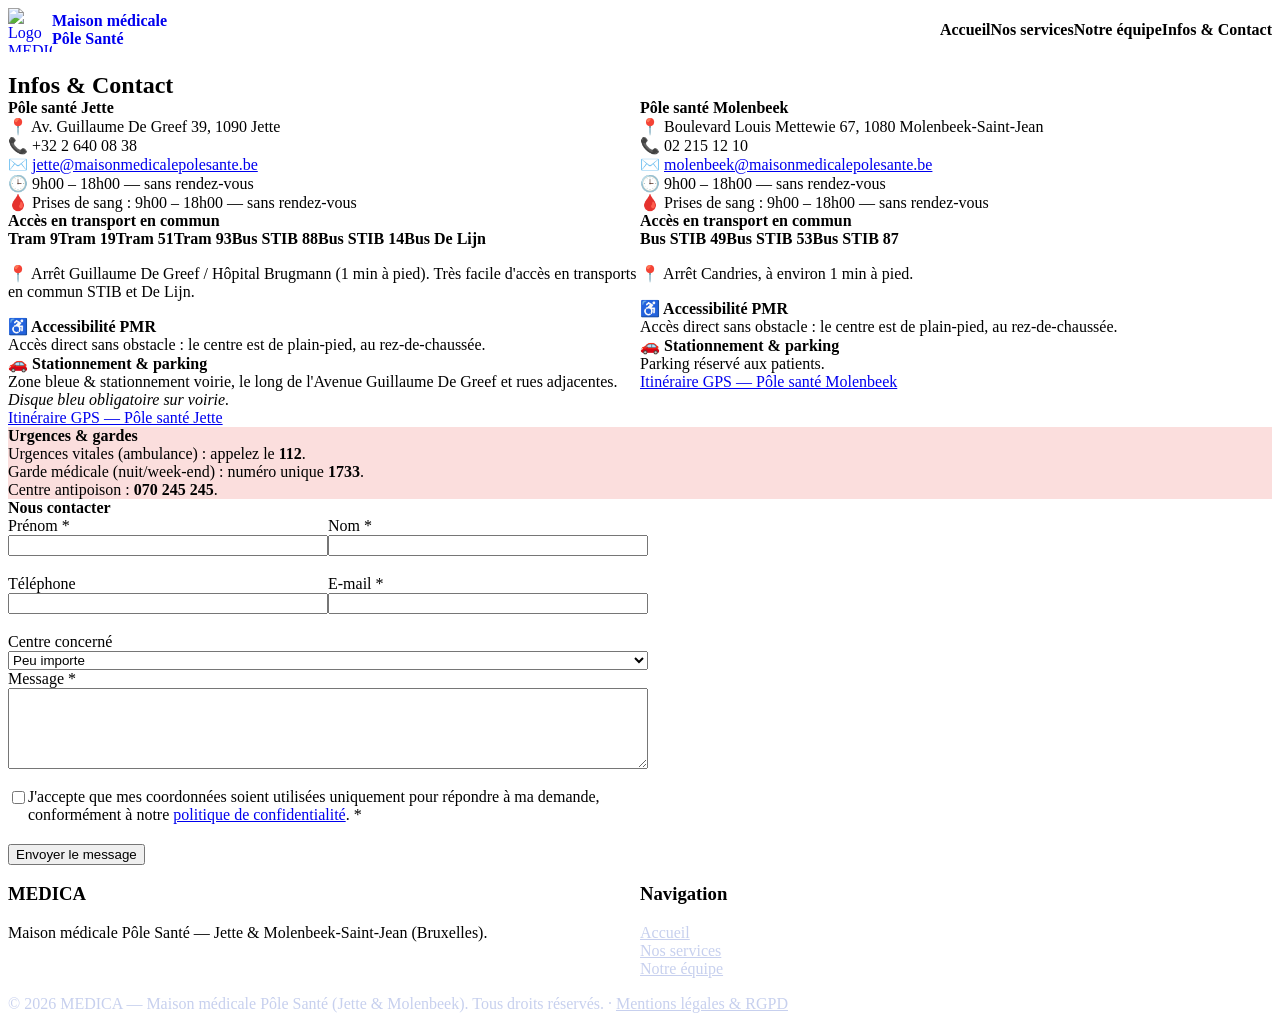
==== contact.html @ a0f4d843 "Add files via upload" ====
<!DOCTYPE html>
<html lang="fr">
<head>
<meta charset="UTF-8">
<meta name="viewport" content="width=device-width, initial-scale=1">
<title>Infos &amp; Contact — MEDICA Pôle Santé</title>
<meta name="description" content="Adresses, horaires, téléphone, accès en transport en commun, parking et numéros d'urgence pour les maisons médicales Pôle Santé de Jette et Molenbeek.">
<link rel="stylesheet" href="../03-design-system.css?v=6">
<link rel="stylesheet" href="style.css?v=6">
</head>
<body>

<header class="entete">
  <div class="conteneur">
    <a class="entete__marque" href="index.html">
      <img class="entete__logo" src="../logo%20pole%20sant%C3%A9-Q.jpg" width="44" height="44" alt="Logo MEDICA : croix rouge et carré bleu">
      <span class="entete__nom">Maison médicale<small>Pôle Santé</small></span>
    </a>

    <nav class="entete__nav" aria-label="Navigation principale">
      <a href="index.html">Accueil</a>
      <a href="services.html">Nos services</a>
      <a href="equipe.html">Notre équipe</a>
      <a href="contact.html" aria-current="page">Infos &amp; Contact</a>
    </nav>

    <button class="entete__bascule" type="button" aria-expanded="false" aria-controls="nav-mobile" id="bouton-menu">
      <span aria-hidden="true">☰</span>
      <span style="position:absolute;width:1px;height:1px;overflow:hidden;clip:rect(0 0 0 0);">Ouvrir le menu</span>
    </button>
  </div>

  <nav class="entete__nav-mobile" id="nav-mobile" aria-label="Navigation mobile" hidden>
    <a href="index.html">Accueil</a>
    <a href="services.html">Nos services</a>
    <a href="equipe.html">Notre équipe</a>
    <a href="contact.html" aria-current="page">Infos &amp; Contact</a>
  </nav>
</header>

<main>

  <section class="bandeau">
    <div class="conteneur">
      <h1>Infos &amp; Contact</h1>
    </div>
  </section>

  <section class="section">
    <div class="conteneur">
      <div class="grille-centres">

        <article class="carte-centre">
          <h2>Pôle santé Jette</h2>
          <ul class="carte-centre__liste">
            <li>📍 Av. Guillaume De Greef 39, 1090 Jette</li>
            <li>📞 +32 2 640 08 38</li>
            <li>✉️ <a href="mailto:jette@maisonmedicalepolesante.be">jette@maisonmedicalepolesante.be</a></li>
            <li>🕒 9h00 – 18h00 — sans rendez-vous</li>
            <li>🩸 Prises de sang : 9h00 – 18h00 — sans rendez-vous</li>
          </ul>

          <h3 style="font-size:var(--taille-m); margin-top:var(--esp-4);">Accès en transport en commun</h3>
          <ul class="liste-transport">
            <li class="puce-transport">Tram 9</li>
            <li class="puce-transport">Tram 19</li>
            <li class="puce-transport">Tram 51</li>
            <li class="puce-transport">Tram 93</li>
            <li class="puce-transport">Bus STIB 88</li>
            <li class="puce-transport">Bus STIB 14</li>
            <li class="puce-transport">Bus De Lijn</li>
          </ul>
          <p style="color:var(--texte-secondaire);">
            📍 Arrêt Guillaume De Greef / Hôpital Brugmann (1 min à pied).
            Très facile d'accès en transports en commun STIB et De Lijn.
          </p>

          <div class="encart-parking">
            <strong>♿ Accessibilité PMR</strong><br>
            Accès direct sans obstacle&nbsp;: le centre est de plain-pied,
            au rez-de-chaussée.
          </div>

          <div class="encart-parking">
            <strong>🚗 Stationnement &amp; parking</strong><br>
            Zone bleue &amp; stationnement voirie, le long de l'Avenue
            Guillaume De Greef et rues adjacentes.<br>
            <em>Disque bleu obligatoire sur voirie.</em>
          </div>

          <div class="carte-centre__actions">
            <a class="bouton bouton-primaire" href="https://www.google.com/maps/dir/?api=1&amp;destination=Av.+Guillaume+De+Greef+39%2C+1090+Jette%2C+Belgique" target="_blank" rel="noopener">Itinéraire GPS — Pôle santé Jette</a>
          </div>
        </article>

        <article class="carte-centre">
          <h2>Pôle santé Molenbeek</h2>
          <ul class="carte-centre__liste">
            <li>📍 Boulevard Louis Mettewie 67, 1080 Molenbeek-Saint-Jean</li>
            <li>📞 02 215 12 10</li>
            <li>✉️ <a href="mailto:molenbeek@maisonmedicalepolesante.be">molenbeek@maisonmedicalepolesante.be</a></li>
            <li>🕒 9h00 – 18h00 — sans rendez-vous</li>
            <li>🩸 Prises de sang : 9h00 – 18h00 — sans rendez-vous</li>
          </ul>

          <h3 style="font-size:var(--taille-m); margin-top:var(--esp-4);">Accès en transport en commun</h3>
          <ul class="liste-transport">
            <li class="puce-transport">Bus STIB 49</li>
            <li class="puce-transport">Bus STIB 53</li>
            <li class="puce-transport">Bus STIB 87</li>
          </ul>
          <p style="color:var(--texte-secondaire);">
            📍 Arrêt Candries, à environ 1 min à pied.
          </p>

          <div class="encart-parking">
            <strong>♿ Accessibilité PMR</strong><br>
            Accès direct sans obstacle&nbsp;: le centre est de plain-pied,
            au rez-de-chaussée.
          </div>

          <div class="encart-parking">
            <strong>🚗 Stationnement &amp; parking</strong><br>
            Parking réservé aux patients.
          </div>

          <div class="carte-centre__actions">
            <a class="bouton bouton-primaire" href="https://www.google.com/maps/dir/?api=1&amp;destination=Boulevard+Louis+Mettewie+67%2C+1080+Molenbeek-Saint-Jean%2C+Belgique" target="_blank" rel="noopener">Itinéraire GPS — Pôle santé Molenbeek</a>
          </div>
        </article>

      </div>

      <div class="encart-urgence" style="margin-top:var(--esp-5);">
        <strong style="color:var(--erreur);">Urgences &amp; gardes</strong>
        <p style="margin:var(--esp-2) 0 0;">Urgences vitales (ambulance) : appelez le <strong>112</strong>.</p>
        <p style="margin:var(--esp-1) 0 0;">Garde médicale (nuit/week-end) : numéro unique <strong>1733</strong>.</p>
        <p style="margin:var(--esp-1) 0 0;">Centre antipoison : <strong>070 245 245</strong>.</p>
      </div>
    </div>
  </section>

  <section class="section section--alt" id="nous-contacter">
    <div class="conteneur">
      <div class="section__entete">
        <h2>Nous contacter</h2>
      </div>

      <form class="formulaire" id="formulaire-contact" novalidate>
        <p class="formulaire__piege" aria-hidden="true">
          <label for="site-web-personnel">Ne pas remplir ce champ</label>
          <input type="text" id="site-web-personnel" name="site-web-personnel" tabindex="-1" autocomplete="off">
        </p>
        <input type="hidden" name="horodatage" id="horodatage">

        <div class="formulaire__grille formulaire__grille--deux">
          <div class="formulaire__champ">
            <label for="prenom">Prénom *</label>
            <input type="text" id="prenom" name="prenom" required autocomplete="given-name">
            <span class="formulaire__erreur" id="erreur-prenom"></span>
          </div>
          <div class="formulaire__champ">
            <label for="nom">Nom *</label>
            <input type="text" id="nom" name="nom" required autocomplete="family-name">
            <span class="formulaire__erreur" id="erreur-nom"></span>
          </div>
        </div>

        <div class="formulaire__grille formulaire__grille--deux">
          <div class="formulaire__champ">
            <label for="telephone">Téléphone</label>
            <input type="tel" id="telephone" name="telephone" autocomplete="tel">
          </div>
          <div class="formulaire__champ">
            <label for="email">E-mail *</label>
            <input type="email" id="email" name="email" required autocomplete="email">
            <span class="formulaire__erreur" id="erreur-email"></span>
          </div>
        </div>

        <div class="formulaire__champ">
          <label for="centre">Centre concerné</label>
          <select id="centre" name="centre">
            <option value="Peu importe">Peu importe</option>
            <option value="Pôle santé Jette">Pôle santé Jette</option>
            <option value="Pôle santé Molenbeek">Pôle santé Molenbeek</option>
          </select>
        </div>

        <div class="formulaire__champ">
          <label for="message">Message *</label>
          <textarea id="message" name="message" rows="5" required></textarea>
          <span class="formulaire__erreur" id="erreur-message"></span>
        </div>

        <label class="formulaire__case">
          <input type="checkbox" id="consentement" name="consentement" required>
          <span>J'accepte que mes coordonnées soient utilisées uniquement pour répondre à ma demande, conformément à notre <a href="mentions-legales.html">politique de confidentialité</a>. *</span>
        </label>
        <span class="formulaire__erreur" id="erreur-consentement"></span>

        <button class="bouton bouton-primaire" type="submit" id="bouton-envoyer">Envoyer le message</button>
      </form>
    </div>
  </section>

</main>

<footer class="pied">
  <div class="conteneur">
    <div class="pied__grille" style="grid-template-columns:1fr 1fr;">
      <div>
        <h3 style="color:var(--accent-texte);">MEDICA</h3>
        <p>Maison médicale Pôle Santé — Jette &amp; Molenbeek-Saint-Jean (Bruxelles).</p>
      </div>
      <div>
        <h3 style="color:var(--accent-texte);">Navigation</h3>
        <p>
          <a href="index.html">Accueil</a><br>
          <a href="services.html">Nos services</a><br>
          <a href="equipe.html">Notre équipe</a>
        </p>
      </div>
    </div>
    <p class="pied__bas">© 2026 MEDICA — Maison médicale Pôle Santé (Jette &amp; Molenbeek). Tous droits réservés. · <a href="mentions-legales.html">Mentions légales &amp; RGPD</a></p>
  </div>
</footer>

<script>
  const formulaireContact = document.getElementById('formulaire-contact');
  document.getElementById('horodatage').value = Date.now();

  function afficherErreur(id, message) {
    const el = document.getElementById('erreur-' + id);
    if (el) el.textContent = message;
  }

  formulaireContact.addEventListener('submit', (evenement) => {
    let valide = true;
    ['prenom', 'nom', 'email', 'message', 'consentement'].forEach((id) => afficherErreur(id, ''));

    const prenom = document.getElementById('prenom');
    const nom = document.getElementById('nom');
    const email = document.getElementById('email');
    const message = document.getElementById('message');
    const consentement = document.getElementById('consentement');
    const piege = document.getElementById('site-web-personnel');

    if (!prenom.value.trim()) { afficherErreur('prenom', 'Merci d’indiquer votre prénom.'); valide = false; }
    if (!nom.value.trim()) { afficherErreur('nom', 'Merci d’indiquer votre nom.'); valide = false; }
    if (!email.value.trim() || !email.checkValidity()) { afficherErreur('email', 'Merci d’indiquer une adresse e-mail valide.'); valide = false; }
    if (!message.value.trim()) { afficherErreur('message', 'Merci de rédiger votre message.'); valide = false; }
    if (!consentement.checked) { afficherErreur('consentement', 'Merci de cocher la case pour continuer.'); valide = false; }

    // Le formulaire n'a pas de serveur derrière lui : on prévient toujours
    // la soumission native et on ouvre un e-mail pré-rempli à la place.
    evenement.preventDefault();

    // Piège anti-spam : un champ que seuls les robots remplissent.
    if (piege.value) { return; }

    if (!valide) { return; }

    const centre = document.getElementById('centre').value;
    const telephone = document.getElementById('telephone').value.trim();

    const sujet = `Message du site — ${centre}`;
    const corps = [
      `Prénom : ${prenom.value.trim()}`,
      `Nom : ${nom.value.trim()}`,
      `Téléphone : ${telephone || '(non renseigné)'}`,
      `E-mail : ${email.value.trim()}`,
      `Centre concerné : ${centre}`,
      '',
      'Message :',
      message.value.trim(),
    ].join('\n');

    const lienMailto = `mailto:maisonmedicale.pole.sante@gmail.com?subject=${encodeURIComponent(sujet)}&body=${encodeURIComponent(corps)}`;

    window.location.href = lienMailto;
  });

  const boutonMenu = document.getElementById('bouton-menu');
  const navMobile = document.getElementById('nav-mobile');
  boutonMenu.addEventListener('click', () => {
    const ouvert = boutonMenu.getAttribute('aria-expanded') === 'true';
    boutonMenu.setAttribute('aria-expanded', String(!ouvert));
    navMobile.hidden = ouvert;
  });
</script>

</body>
</html>
---- style.css ----
/* =========================================================
   style.css — mise en page propre à la page d'accueil.
   Ne redéclare aucune couleur/taille/espacement : tout vient
   de ../03-design-system.css. Ce fichier ne fait que du layout.
   ========================================================= */

.conteneur {
  width: min(100% - 2 * var(--esp-4), var(--largeur-page));
  margin-inline: auto;
}

/* --- En-tête -------------------------------------------------- */

.entete {
  background: var(--fond);
  border-bottom: 1px solid var(--bordure);
  position: sticky;
  top: 0;
  z-index: 10;
}

.entete .conteneur {
  display: flex;
  align-items: center;
  justify-content: space-between;
  gap: var(--esp-3);
  padding-block: var(--esp-2);
}

.entete__marque {
  display: flex;
  align-items: center;
  gap: var(--esp-2);
  text-decoration: none;
}

.entete__logo {
  height: 44px;
  width: auto;
}

.entete__nom {
  font-family: var(--police-titre);
  font-weight: 800;
  line-height: 1.1;
  color: var(--accent);
  font-size: var(--taille-s);
}
.entete__nom small {
  display: block;
  color: var(--alerte-forte);
  font-weight: 700;
  font-size: var(--taille-m);
}

.entete__nav {
  display: none;
  gap: var(--esp-4);
}

.entete__nav a {
  color: var(--texte);
  font-weight: 600;
  text-decoration: none;
}
.entete__nav a:hover,
.entete__nav a:focus-visible { color: var(--accent); }
.entete__nav a[aria-current="page"],
.entete__nav-mobile a[aria-current="page"] {
  color: var(--alerte-forte);
}

.entete__bascule {
  display: inline-flex;
  align-items: center;
  justify-content: center;
  background: none;
  border: 1px solid var(--bordure);
  border-radius: var(--rayon);
  padding: var(--esp-3);
  font-size: var(--taille-xl);
  line-height: 1;
  cursor: pointer;
}

@media (min-width: 900px) {
  .entete__nav { display: flex; }
  .entete__bascule { display: none; }
}

.entete__nav-mobile {
  display: flex;
  flex-direction: column;
  gap: var(--esp-3);
  padding: var(--esp-3) var(--esp-4) var(--esp-4);
  border-top: 1px solid var(--bordure);
}
.entete__nav-mobile a {
  color: var(--texte);
  font-weight: 600;
  text-decoration: none;
}
.entete__nav-mobile[hidden] { display: none; }

@media (min-width: 900px) {
  .entete__nav-mobile { display: none !important; }
}

/* --- Hero -------------------------------------------------------- */

.hero {
  background-color: var(--accent);
  background-image:
    linear-gradient(rgba(27, 46, 105, .55), rgba(27, 46, 105, .55)),
    url('actifs/hero-fond-mobile.jpg');
  background-size: cover;
  background-position: center;
  color: var(--accent-texte);
  padding-block: var(--esp-6);
}
@media (min-width: 900px) {
  .hero {
    background-image:
      linear-gradient(rgba(27, 46, 105, .55), rgba(27, 46, 105, .55)),
      url('actifs/hero-fond-desktop.jpg');
  }
}

.hero .conteneur {
  display: grid;
  gap: var(--esp-5);
}

@media (min-width: 900px) {
  .hero .conteneur {
    grid-template-columns: 1.1fr 0.9fr;
    align-items: end;
  }
}

.hero__logo {
  display: inline-block;
  background: var(--fond);
  padding: var(--esp-3);
  border-radius: var(--rayon);
  margin-bottom: var(--esp-4);
}
.hero__logo img {
  display: block;
  width: 140px;
  height: auto;
}

.hero h1 {
  color: var(--accent-texte);
  font-size: var(--taille-xl);
}
@media (min-width: 700px) {
  .hero h1 { font-size: var(--taille-xxl); }
}

.hero p {
  color: #E7EAF7;
  max-width: 60ch;
}

.hero__actions {
  display: flex;
  flex-wrap: wrap;
  gap: var(--esp-3);
  margin-top: var(--esp-4);
}

.hero__image {
  width: 100%;
  height: auto;
  border-radius: var(--rayon);
}

.hero__visuel {
  display: flex;
  align-items: flex-end;
  justify-content: center;
}
@media (min-width: 900px) {
  .hero__visuel {
    margin-bottom: calc(-1 * var(--esp-6));
  }
}
.hero__visuel-cadre {
  position: relative;
  width: 100%;
  max-width: 620px;
}
.hero__visuel-cadre img {
  display: block;
  width: 100%;
  height: auto;
  -webkit-mask-image: radial-gradient(ellipse 60% 65% at 50% 50%, black 25%, rgba(0,0,0,.6) 55%, transparent 95%);
  mask-image: radial-gradient(ellipse 60% 65% at 50% 50%, black 25%, rgba(0,0,0,.6) 55%, transparent 95%);
}
.hero__etiquette {
  position: absolute;
  bottom: 8%;
  left: 50%;
  transform: translateX(-50%);
  background: var(--alerte-forte);
  color: var(--accent-texte);
  font-weight: 700;
  font-size: var(--taille-s);
  padding: var(--esp-2) var(--esp-4);
  border-radius: var(--rayon-pilule);
  box-shadow: var(--ombre);
  white-space: nowrap;
}
@media (max-width: 899px) {
  .hero__visuel {
    margin-top: var(--esp-4);
  }
  .hero__visuel-cadre {
    max-width: 400px;
    margin: 0 auto;
  }
  .hero__etiquette {
    font-size: var(--taille-xs);
    padding: var(--esp-1) var(--esp-3);
  }
}

/* --- Centres ------------------------------------------------------ */

.section { padding-block: var(--esp-6); }
.section--alt { background: var(--surface); }

.section__entete {
  max-width: 60ch;
  margin-bottom: var(--esp-5);
}

.grille-centres {
  display: grid;
  gap: var(--esp-4);
  grid-template-columns: minmax(0, 1fr);
}
@media (min-width: 700px) {
  .grille-centres { grid-template-columns: repeat(2, minmax(0, 1fr)); }
}

.carte-centre {
  min-width: 0;
  border: 1px solid var(--bordure);
  border-radius: var(--rayon);
  padding: var(--esp-4);
  background: var(--fond);
  overflow-wrap: break-word;
  word-break: break-word;
}
.carte-centre h3 { margin-bottom: var(--esp-2); }
.carte-centre__liste {
  list-style: none;
  padding: 0;
  margin: var(--esp-3) 0;
  display: flex;
  flex-direction: column;
  gap: var(--esp-2);
  color: var(--texte-secondaire);
}
.carte-centre__actions {
  display: flex;
  flex-wrap: wrap;
  gap: var(--esp-2);
  margin-top: var(--esp-3);
}

/* --- Services ------------------------------------------------------ */

.grille-services {
  display: grid;
  gap: var(--esp-4);
  grid-template-columns: 1fr;
}
@media (min-width: 700px) {
  .grille-services { grid-template-columns: repeat(2, 1fr); }
}
@media (min-width: 1024px) {
  .grille-services { grid-template-columns: repeat(4, 1fr); }
}

.carte-service {
  border: 1px solid var(--bordure);
  border-radius: var(--rayon);
  padding: var(--esp-4);
  background: var(--fond);
}
.carte-service h3 { font-size: var(--taille-l); }
.carte-service p { color: var(--texte-secondaire); font-size: var(--taille-s); }

/* --- FAQ ------------------------------------------------------------ */

.faq { max-width: 70ch; }

.faq details {
  border: 1px solid var(--bordure);
  border-radius: var(--rayon);
  padding: var(--esp-3) var(--esp-4);
  margin-bottom: var(--esp-3);
}
.faq summary {
  cursor: pointer;
  font-weight: 700;
  color: var(--accent);
}
.faq summary:focus-visible { outline: 2px solid var(--accent-clair); outline-offset: 2px; }
.faq details p { margin-top: var(--esp-3); color: var(--texte-secondaire); }

/* --- Pied de page ---------------------------------------------------- */

.pied {
  background: var(--accent);
  color: var(--accent-texte);
  padding-block: var(--esp-5);
}
.pied a { color: #C7D0EE; }
.pied a:hover { color: var(--accent-texte); }

.pied__grille {
  display: grid;
  gap: var(--esp-5);
}
@media (min-width: 700px) {
  .pied__grille { grid-template-columns: repeat(3, 1fr); }
}

.pied__urgence {
  background: rgb(224 42 38 / 0.25);
  border: 1px solid rgb(224 42 38 / 0.55);
  border-radius: var(--rayon);
  padding: var(--esp-3);
}
.pied__urgence strong { color: #FFB4B0; }

.pied__bas {
  margin-top: var(--esp-5);
  padding-top: var(--esp-4);
  border-top: 1px solid rgb(255 255 255 / 0.2);
  font-size: var(--taille-xs);
  color: #C7D0EE;
}

.marqueur-a-verifier {
  color: var(--alerte-forte);
  font-weight: 700;
}

@media (prefers-reduced-motion: no-preference) {
  .bouton, a { transition-duration: .15s; }
}

/* --- Petites animations d'apparition (accueil, services, équipe) ---- */

@media (prefers-reduced-motion: no-preference) {
  @keyframes apparition {
    from { opacity: 0; transform: translateY(12px); }
    to   { opacity: 1; transform: translateY(0); }
  }

  .hero__logo,
  .hero h1,
  .hero p,
  .hero__actions,
  .hero__visuel-cadre {
    animation: apparition .6s ease both;
  }
  .hero__logo          { animation-delay: .05s; }
  .hero h1            { animation-delay: .2s; }
  .hero p             { animation-delay: .35s; }
  .hero__actions      { animation-delay: .45s; }
  .hero__visuel-cadre { animation-delay: .3s; }

  .service-detail,
  .carte-membre {
    animation: apparition .5s ease both;
  }
  .service-detail { transition: transform .2s ease, box-shadow .2s ease; }
  .service-detail:nth-of-type(1) { animation-delay: .05s; }
  .service-detail:nth-of-type(2) { animation-delay: .12s; }
  .service-detail:nth-of-type(3) { animation-delay: .19s; }
  .service-detail:nth-of-type(4) { animation-delay: .26s; }
  .carte-membre:nth-child(1) { animation-delay: .05s; }
  .carte-membre:nth-child(2) { animation-delay: .12s; }
  .carte-membre:nth-child(3) { animation-delay: .19s; }

  .service-detail:hover {
    transform: translateY(-3px);
    box-shadow: var(--ombre);
  }

  @keyframes respiration-douce {
    0%, 100% { transform: scale(1); }
    50%      { transform: scale(1.035); }
  }
  .section h2,
  .carte-video h3,
  .carte-centre h3 {
    animation: respiration-douce 3.2s ease-in-out infinite;
    transition: background-color .2s ease, color .2s ease;
  }
  .service-detail:hover .service-detail__entete h2 {
    background: var(--accent);
    color: var(--accent-texte);
  }
}

/* --- Bandeau de page intérieure (services, équipe, contact) -------- */

.bandeau {
  background: var(--accent);
  color: var(--accent-texte);
  padding-block: var(--esp-5);
}
.bandeau h1 { color: var(--accent-texte); margin-bottom: var(--esp-2); }
.bandeau p { color: #E7EAF7; max-width: 60ch; margin: 0; }

/* --- Vidéos de présentation des centres ----------------------------- */

.grille-videos {
  display: grid;
  gap: var(--esp-5);
}
@media (min-width: 700px) {
  .grille-videos { grid-template-columns: 1fr 1fr; }
}

.carte-video h3 { margin-bottom: var(--esp-2); }

.video-cadre {
  position: relative;
  aspect-ratio: 16 / 9;
  width: 100%;
  border-radius: var(--rayon);
  border: 2px dashed var(--bordure);
  background: var(--surface);
  display: flex;
  align-items: center;
  justify-content: center;
  overflow: hidden;
}
.video-cadre video {
  width: 100%;
  height: 100%;
  object-fit: cover;
  border-radius: calc(var(--rayon) - 2px);
}

.video-cadre__lecture {
  position: absolute;
  top: 50%;
  left: 50%;
  transform: translate(-50%, -50%);
  z-index: 2;
  width: 64px;
  height: 64px;
  border-radius: 50%;
  border: none;
  background: var(--accent);
  color: var(--accent-texte);
  font-size: var(--taille-l);
  cursor: pointer;
  display: inline-flex;
  align-items: center;
  justify-content: center;
  box-shadow: var(--ombre);
  transition: background-color .15s ease, transform .15s ease;
}
.video-cadre__lecture:hover { background: var(--accent-clair); transform: translate(-50%, -50%) scale(1.05); }
.video-cadre__lecture:focus-visible { outline: 2px solid var(--accent-clair); outline-offset: 3px; }
.video-cadre__lecture[hidden] { display: none; }
.video-cadre__lecture:focus-visible { outline: 2px solid var(--accent-clair); outline-offset: 3px; }

.carte-video p.marqueur-a-verifier {
  font-size: var(--taille-s);
  margin-top: var(--esp-2);
}

/* --- Équipe ---------------------------------------------------------- */

.grille-equipe {
  display: grid;
  gap: var(--esp-4);
  grid-template-columns: 1fr;
}
@media (min-width: 600px) {
  .grille-equipe { grid-template-columns: repeat(2, 1fr); }
}
@media (min-width: 1024px) {
  .grille-equipe { grid-template-columns: repeat(3, 1fr); }
}

.carte-membre {
  position: relative;
  border-radius: var(--rayon);
  background: var(--fond);
  text-align: left;
  overflow: hidden;
  box-shadow: 0 1px 3px rgb(0 0 0 / 0.08);
  border-top: 4px solid var(--bordure);
  transition: transform .2s ease, box-shadow .2s ease;
}
.carte-membre--jette { border-top-color: var(--alerte-forte); }
.carte-membre--molenbeek { border-top-color: var(--accent); }
.carte-membre:hover {
  transform: translateY(-4px);
  box-shadow: 0 10px 24px rgb(0 0 0 / 0.12);
}

.carte-membre__photo-zone {
  position: relative;
  aspect-ratio: 4 / 5;
  background: var(--surface);
  overflow: hidden;
}
.carte-membre__photo {
  display: block;
  width: 100%;
  height: 100%;
  object-fit: cover;
  object-position: top center;
}
.carte-membre__badge {
  position: absolute;
  top: var(--esp-2);
  left: var(--esp-2);
  background: rgb(255 255 255 / 0.95);
  color: var(--accent);
  font-weight: 700;
  font-size: var(--taille-xs);
  padding: var(--esp-1) var(--esp-3);
  border-radius: var(--rayon-pilule);
  box-shadow: 0 1px 4px rgb(0 0 0 / 0.15);
}
.carte-membre--jette .carte-membre__badge { color: var(--alerte-forte); }

.carte-membre__corps { padding: var(--esp-4); }
.carte-membre .role { color: var(--accent); font-weight: 600; font-size: var(--taille-xl); margin: 0 0 var(--esp-1); }
.carte-membre .centre { color: var(--texte-secondaire); font-size: var(--taille-s); margin: 0; }

/* --- Transport & parking --------------------------------------------- */

.liste-transport {
  display: flex;
  flex-wrap: wrap;
  gap: var(--esp-2);
  list-style: none;
  padding: 0;
  margin: var(--esp-3) 0;
}
.puce-transport {
  padding: var(--esp-1) var(--esp-3);
  border-radius: var(--rayon-pilule);
  background: var(--surface);
  border: 1px solid var(--bordure);
  font-size: var(--taille-s);
  font-weight: 600;
  color: var(--accent);
}

.encart-parking {
  background: var(--surface);
  border: 1px solid var(--bordure);
  border-radius: var(--rayon);
  padding: var(--esp-3);
  margin-top: var(--esp-3);
}

.encart-urgence {
  background: #FBDEDD;
  border: 1px solid var(--erreur);
  border-radius: var(--rayon);
  padding: var(--esp-3);
}

/* --- Formulaire de contact -------------------------------------------- */

.formulaire {
  max-width: 640px;
  display: flex;
  flex-direction: column;
  gap: var(--esp-4);
}

.formulaire__grille {
  display: grid;
  gap: var(--esp-4);
}
@media (min-width: 600px) {
  .formulaire__grille--deux { grid-template-columns: 1fr 1fr; }
}

.formulaire__champ {
  display: flex;
  flex-direction: column;
  gap: var(--esp-1);
}

.formulaire__erreur {
  color: var(--erreur);
  font-size: var(--taille-xs);
  min-height: 1.2em;
}

.formulaire__case {
  display: flex;
  align-items: flex-start;
  gap: var(--esp-2);
  cursor: pointer;
}
.formulaire__case input[type="checkbox"] {
  width: auto;
  margin-top: 0.2em;
}
.formulaire__case span { color: var(--texte-secondaire); font-size: var(--taille-s); }

.formulaire__piege {
  position: absolute;
  width: 1px;
  height: 1px;
  padding: 0;
  margin: -1px;
  overflow: hidden;
  clip: rect(0, 0, 0, 0);
  clip-path: inset(50%);
  white-space: nowrap;
  border: 0;
}

.formulaire button[type="submit"] {
  align-self: flex-start;
}

/* --- Services détaillés ------------------------------------------------ */

.service-detail {
  border: 1px solid var(--bordure);
  border-radius: var(--rayon);
  padding: var(--esp-4);
  margin-bottom: var(--esp-4);
}
.service-detail__entete {
  display: flex;
  flex-wrap: wrap;
  align-items: center;
  justify-content: space-between;
  gap: var(--esp-2);
}
.section h2,
.carte-video h3,
.carte-centre h3 {
  display: inline-flex;
  align-items: center;
  margin: 0 0 var(--esp-2);
  padding: var(--esp-2) var(--esp-4);
  background: var(--surface);
  border: 1px solid var(--bordure);
  border-radius: var(--rayon-pilule);
  font-size: var(--taille-l);
  color: var(--accent);
}
.service-detail__entete h2 { margin: 0; }
.service-detail__horaire {
  display: inline-flex;
  align-items: center;
  gap: var(--esp-2);
  background: var(--surface);
  border-radius: var(--rayon);
  padding: var(--esp-2) var(--esp-3);
  margin: var(--esp-3) 0;
  font-weight: 600;
}
.service-detail ul.conditions {
  color: var(--texte-secondaire);
  padding-left: var(--esp-4);
}
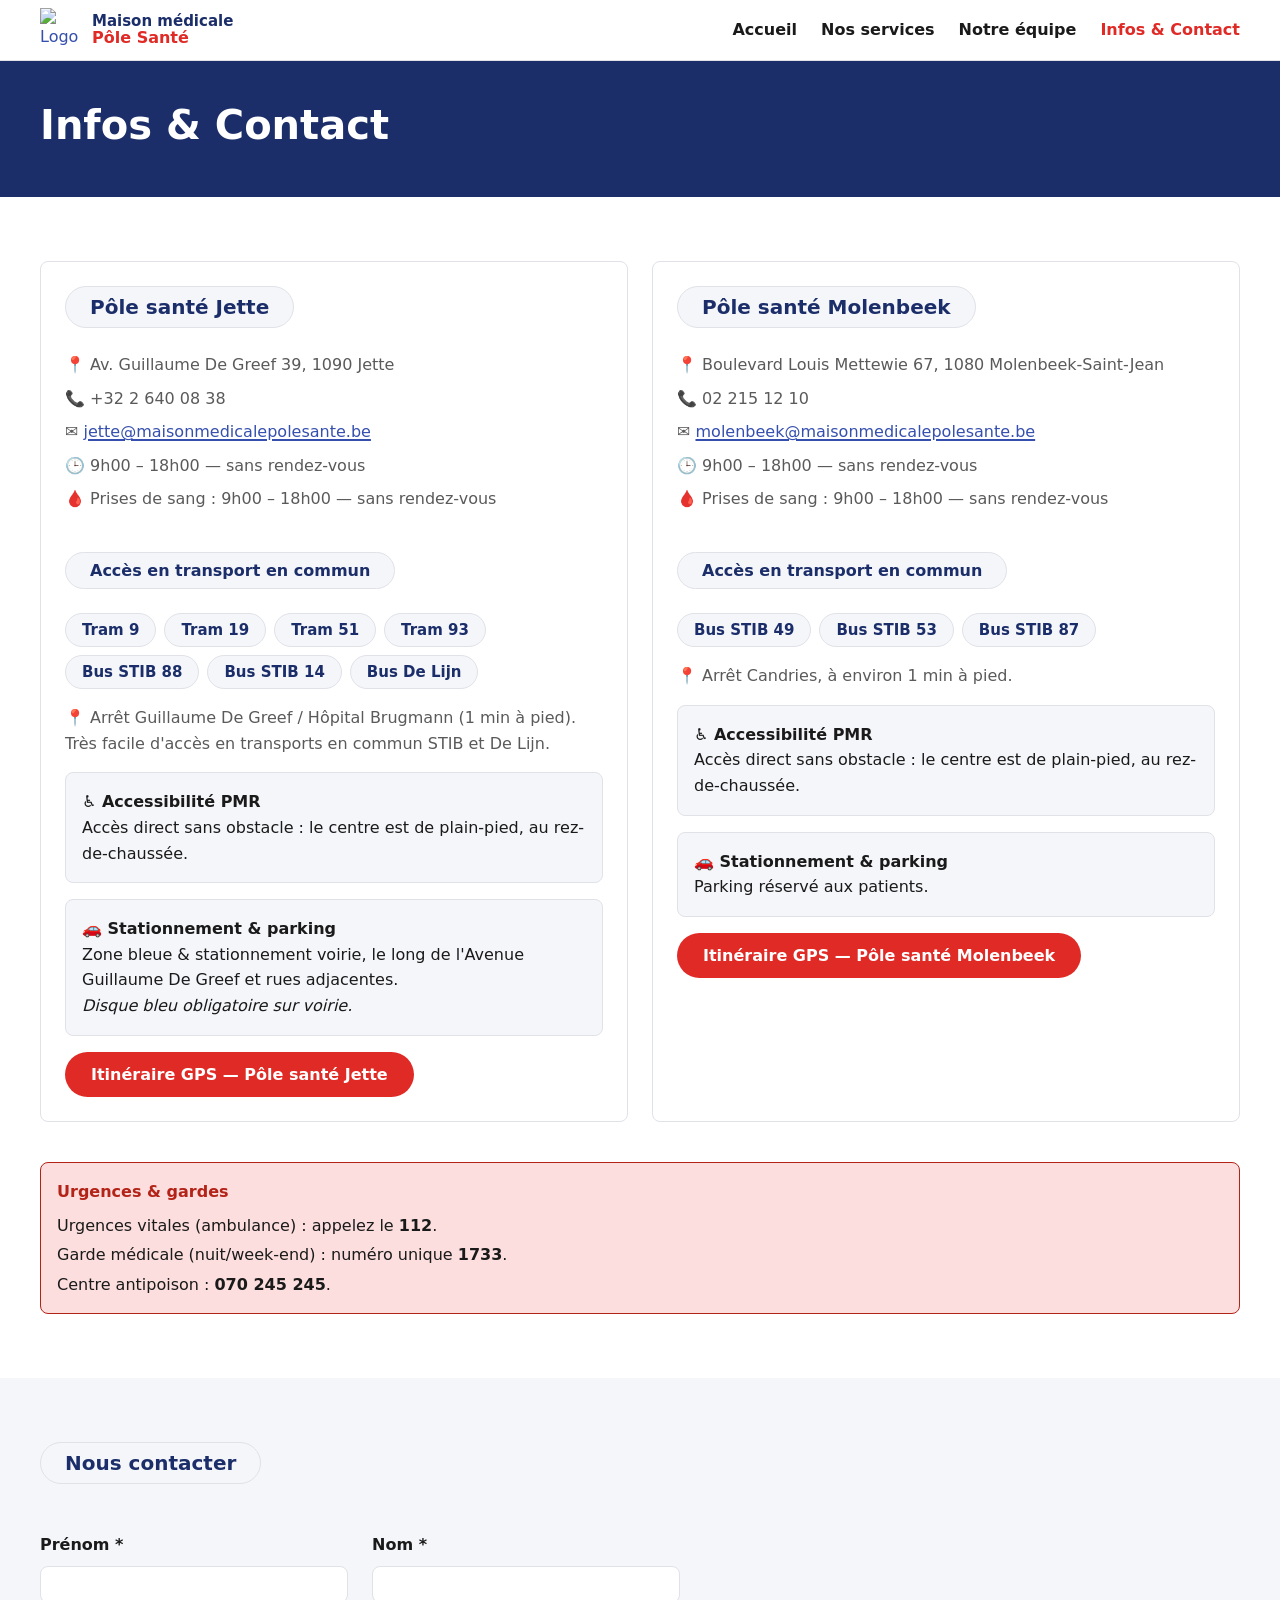
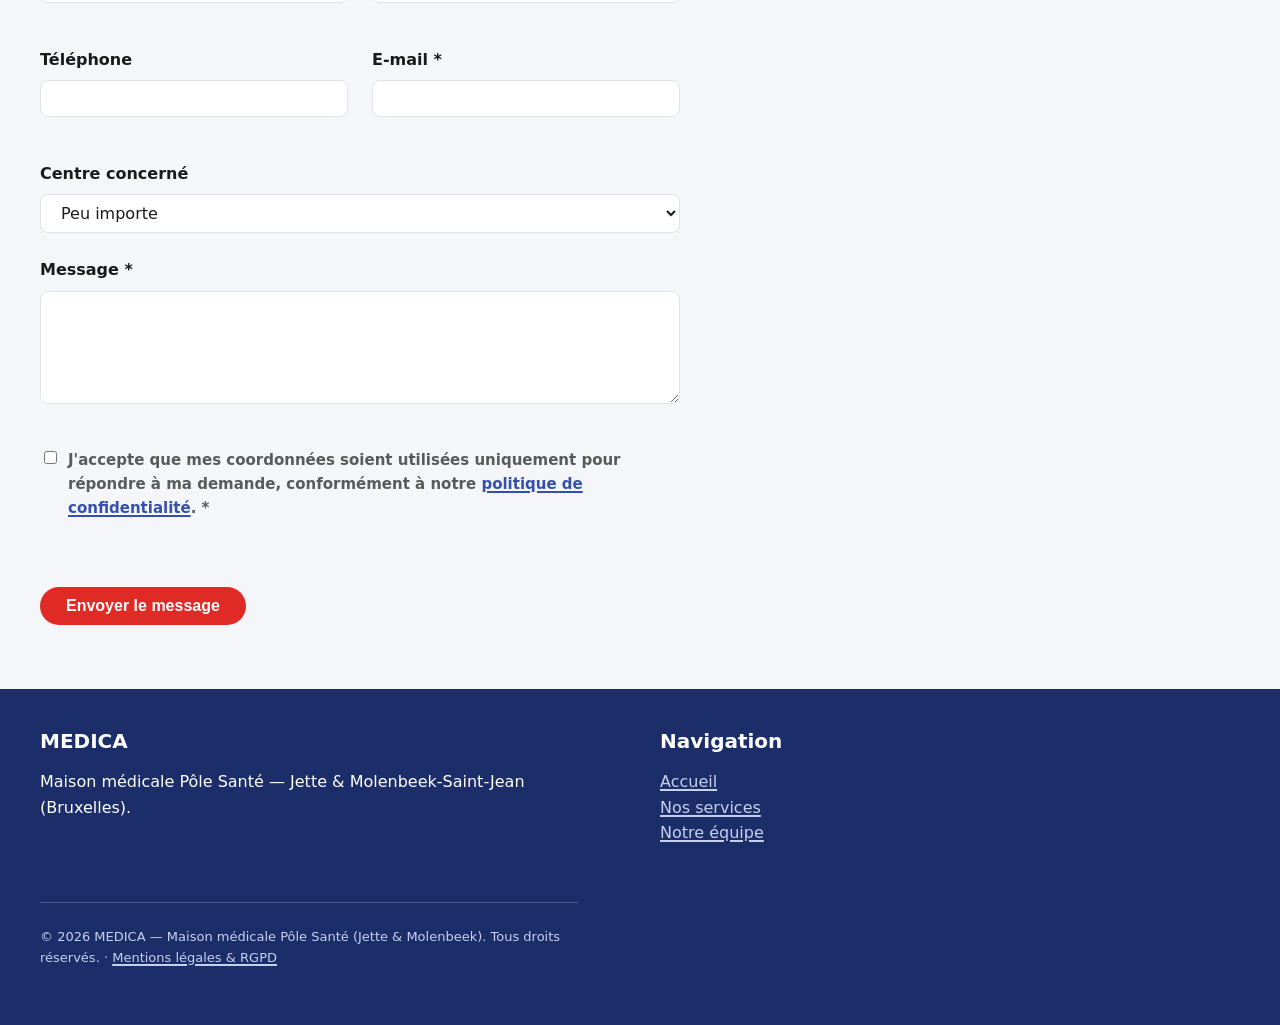
==== commit a9172927: "Add files via upload" ====
--- a/contact.html
+++ b/contact.html
@@ -5,7 +5,7 @@
 <meta name="viewport" content="width=device-width, initial-scale=1">
 <title>Infos &amp; Contact — MEDICA Pôle Santé</title>
 <meta name="description" content="Adresses, horaires, téléphone, accès en transport en commun, parking et numéros d'urgence pour les maisons médicales Pôle Santé de Jette et Molenbeek.">
-<link rel="stylesheet" href="../03-design-system.css?v=6">
+<link rel="stylesheet" href="03-design-system.css?v=6">
 <link rel="stylesheet" href="style.css?v=6">
 </head>
 <body>
@@ -13,7 +13,7 @@
 <header class="entete">
   <div class="conteneur">
     <a class="entete__marque" href="index.html">
-      <img class="entete__logo" src="../logo%20pole%20sant%C3%A9-Q.jpg" width="44" height="44" alt="Logo MEDICA : croix rouge et carré bleu">
+      <img class="entete__logo" src="logo%20pole%20sant%C3%A9-Q.jpg" width="44" height="44" alt="Logo MEDICA : croix rouge et carré bleu">
       <span class="entete__nom">Maison médicale<small>Pôle Santé</small></span>
     </a>
 
--- a/03-design-system.css
+++ b/03-design-system.css
@@ -0,0 +1,206 @@
+/* =========================================================
+   DESIGN SYSTEM — MEDICA / Maison médicale Pôle Santé
+
+   Couleurs extraites par échantillonnage direct du logo
+   (« logo pole santé-Q.jpg ») et des captures de `pole sante siteweb/`,
+   pas redevinées à l'œil. Contrastes calculés (WCAG) en commentaire
+   à côté de chaque paire texte/fond.
+
+   Règle unique mais absolue : dans le reste du site, aucune couleur,
+   aucune taille et aucun espacement en dur. Tout passe par une variable
+   déclarée ci-dessous. C'est ce qui garantit qu'une modification faite
+   ici se propage à toutes les pages d'un coup.
+   ========================================================= */
+
+:root {
+  /* --- Couleurs -------------------------------------------------- */
+  --fond:             #FFFFFF;
+  --surface:          #F5F6FA;
+  --texte:            #1A1A1A;             /* sur --fond      : 17.4:1 */
+  --texte-secondaire: #5A5A5A;             /* sur --fond      : 6.9:1  */
+  --bordure:          #E0E2E8;
+  --accent:           #1B2E69;             /* bleu marine — hero, header, texte sur blanc : 12.8:1 */
+  --accent-clair:     #354FAE;             /* bleu du logo — liens secondaires, sur blanc : 7.3:1 */
+  --alerte-forte:     #E02A26;             /* rouge du logo — CTA, sur blanc en texte : 4.6:1 (OK dès 16px) */
+  --accent-texte:     #FFFFFF;             /* texte posé sur --accent ou --alerte-forte */
+
+  --succes:           #157347;
+  --alerte:           #9A6700;
+  --erreur:           #B42318;
+
+  /* --- Typographie ------------------------------------------------ */
+  --police-titre: system-ui, -apple-system, "Segoe UI", sans-serif;
+  --police-texte: system-ui, -apple-system, "Segoe UI", sans-serif;
+
+  --taille-xs:  0.8125rem;
+  --taille-s:   0.9375rem;
+  --taille-m:   1rem;
+  --taille-l:   1.25rem;
+  --taille-xl:  1.75rem;
+  --taille-xxl: 2.5rem;
+
+  --interligne-serre: 1.2;
+  --interligne-texte: 1.6;
+
+  /* --- Espacements ------------------------------------------------ */
+  --esp-1: 0.25rem;
+  --esp-2: 0.5rem;
+  --esp-3: 1rem;
+  --esp-4: 1.5rem;
+  --esp-5: 2.5rem;
+  --esp-6: 4rem;
+
+  /* --- Divers ----------------------------------------------------- */
+  --rayon:   8px;
+  --rayon-pilule: 999px;
+  --ombre:   0 1px 3px rgb(0 0 0 / 0.1);
+  --largeur-lecture: 65ch;
+  --largeur-page: 1200px;
+}
+
+/* --- Mode sombre ---------------------------------------------------
+   Redéclarez UNIQUEMENT les couleurs, jamais les composants.        */
+
+@media (prefers-color-scheme: dark) {
+  :root {
+    --fond:             #121417;
+    --surface:          #1B1E24;
+    --texte:            #EDEDED;
+    --texte-secondaire: #A0A0A8;
+    --bordure:          #2E323A;
+    --accent:           #4C63A8;           /* éclairci pour rester lisible sur fond sombre */
+    --accent-clair:     #7B90D6;
+    --accent-texte:     #FFFFFF;
+  }
+}
+
+/* =========================================================
+   STYLES DE BASE
+   ========================================================= */
+
+* { box-sizing: border-box; }
+
+html {
+  overflow-x: hidden;
+  max-width: 100%;
+}
+
+body {
+  margin: 0;
+  max-width: 100%;
+  background: var(--fond);
+  color: var(--texte);
+  font-family: var(--police-texte);
+  font-size: var(--taille-m);
+  line-height: var(--interligne-texte);
+}
+
+h1, h2, h3, h4 {
+  font-family: var(--police-titre);
+  line-height: var(--interligne-serre);
+  color: var(--accent);
+  margin: 0 0 var(--esp-3);
+}
+
+h1 { font-size: var(--taille-xxl); }
+h2 { font-size: var(--taille-xl); }
+h3 { font-size: var(--taille-l); }
+
+p { margin: 0 0 var(--esp-3); max-width: var(--largeur-lecture); }
+
+a {
+  color: var(--accent-clair);
+  text-decoration-thickness: 2px;
+  text-underline-offset: 2px;
+}
+a:hover { color: var(--accent); }
+a:focus-visible { outline: 2px solid var(--accent-clair); outline-offset: 2px; }
+
+/* --- Boutons ------------------------------------------------------ */
+
+.bouton {
+  display: inline-flex;
+  align-items: center;
+  gap: var(--esp-2);
+  padding: var(--esp-2) var(--esp-4);
+  border-radius: var(--rayon-pilule);
+  border: 2px solid transparent;
+  font-size: var(--taille-m);
+  font-weight: 700;
+  cursor: pointer;
+  text-decoration: none;
+  transition: background-color .15s ease, color .15s ease, border-color .15s ease;
+}
+
+.bouton-primaire {
+  background: var(--alerte-forte);
+  color: var(--accent-texte);
+}
+.bouton-primaire:hover  { background: #C0231F; }
+.bouton-primaire:focus-visible { outline: 2px solid var(--accent); outline-offset: 2px; }
+.bouton-primaire:disabled {
+  background: var(--bordure);
+  color: var(--texte-secondaire);
+  cursor: not-allowed;
+}
+
+.bouton-secondaire {
+  background: transparent;
+  border-color: var(--accent);
+  color: var(--accent);
+}
+.bouton-secondaire:hover { background: var(--surface); }
+.bouton-secondaire:focus-visible { outline: 2px solid var(--accent); outline-offset: 2px; }
+.bouton-secondaire:disabled {
+  border-color: var(--bordure);
+  color: var(--texte-secondaire);
+  cursor: not-allowed;
+}
+
+/* --- Champs de formulaire ------------------------------------------ */
+
+label {
+  display: block;
+  font-weight: 600;
+  margin-bottom: var(--esp-1);
+}
+
+input, textarea, select {
+  width: 100%;
+  padding: var(--esp-2) var(--esp-3);
+  font-size: var(--taille-m);
+  font-family: inherit;
+  color: var(--texte);
+  background: var(--fond);
+  border: 1px solid var(--bordure);
+  border-radius: var(--rayon);
+}
+
+input:hover, textarea:hover, select:hover { border-color: var(--accent-clair); }
+
+input:focus-visible, textarea:focus-visible, select:focus-visible {
+  outline: 2px solid var(--accent-clair);
+  outline-offset: 1px;
+  border-color: var(--accent-clair);
+}
+
+input:disabled, textarea:disabled, select:disabled {
+  background: var(--surface);
+  color: var(--texte-secondaire);
+  cursor: not-allowed;
+}
+
+/* --- Badges (utilisés partout dans le brouillon existant) --------- */
+
+.badge {
+  display: inline-flex;
+  align-items: center;
+  gap: var(--esp-1);
+  padding: var(--esp-1) var(--esp-3);
+  border-radius: var(--rayon-pilule);
+  font-size: var(--taille-s);
+  font-weight: 700;
+}
+.badge-succes  { background: #DFF3E6; color: var(--succes); }
+.badge-alerte  { background: #FDECEC; color: var(--erreur); }
+.badge-info    { background: #E7EAF7; color: var(--accent); }
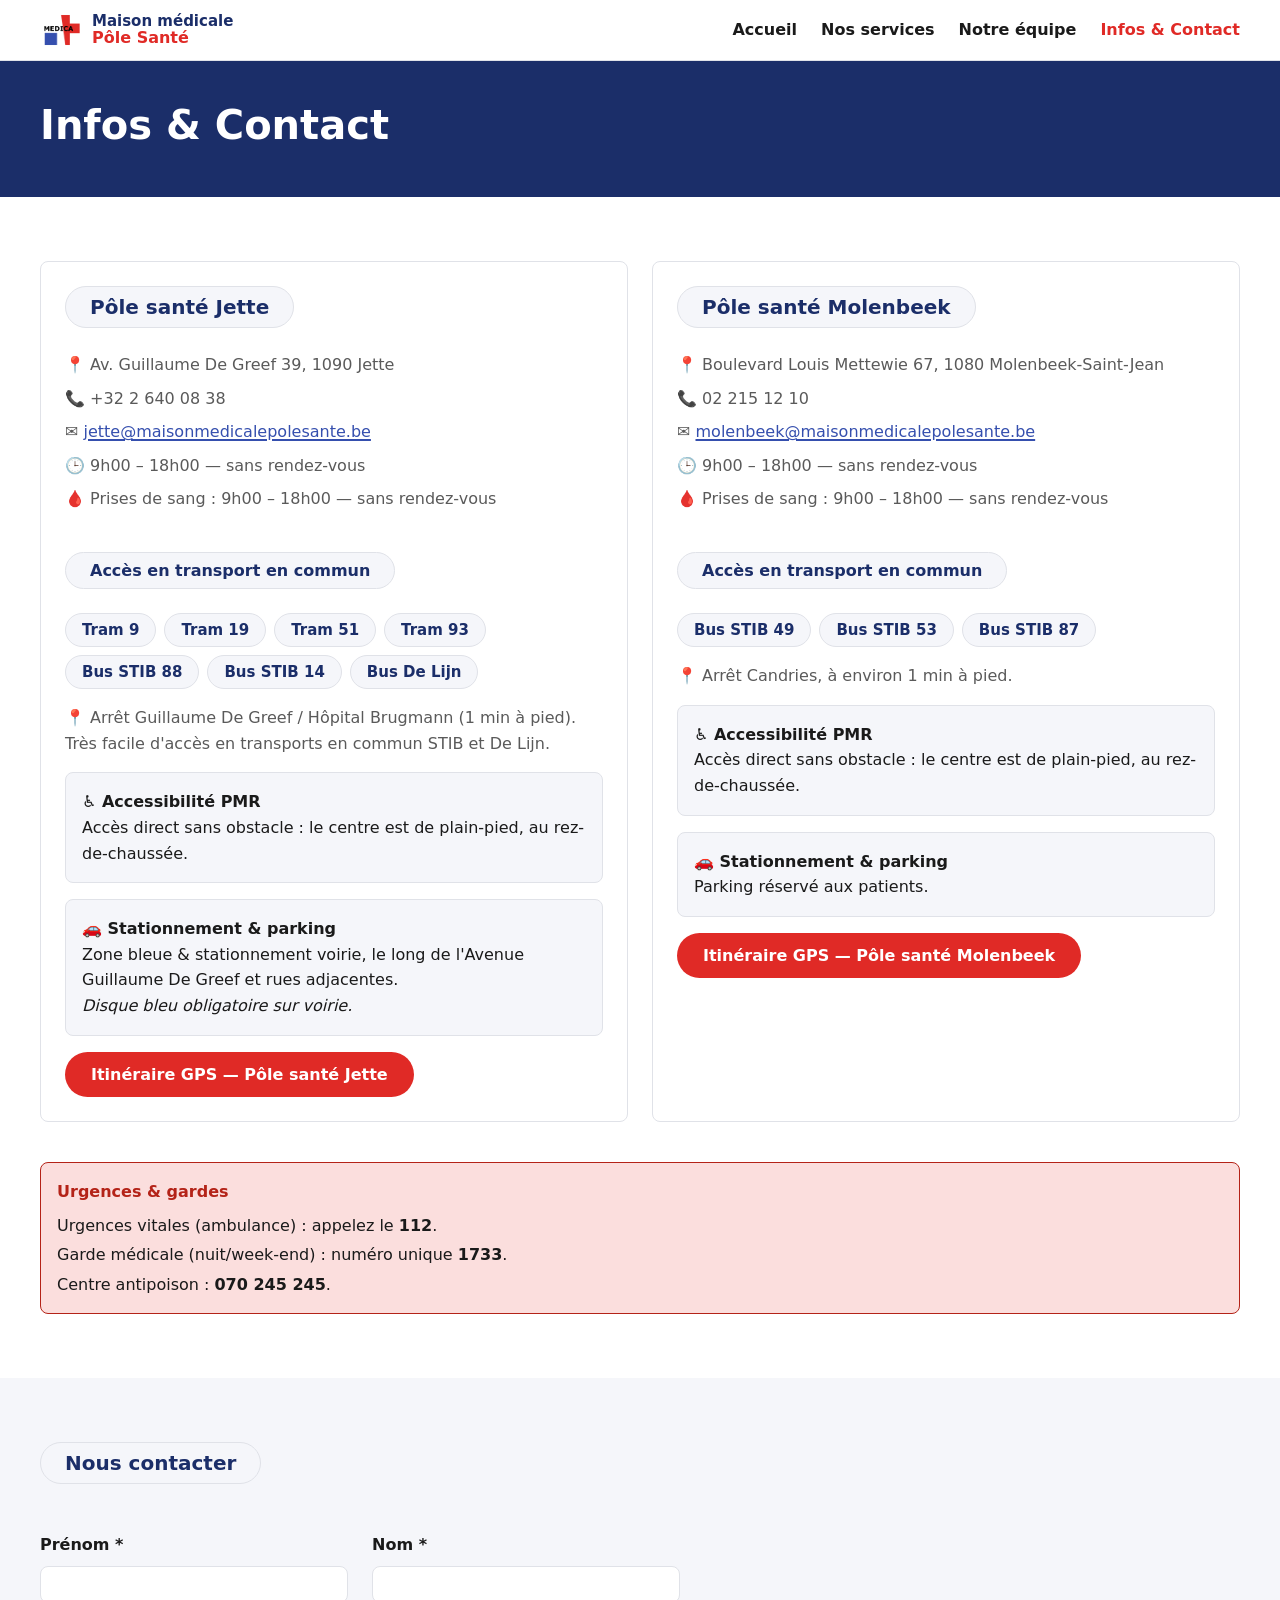
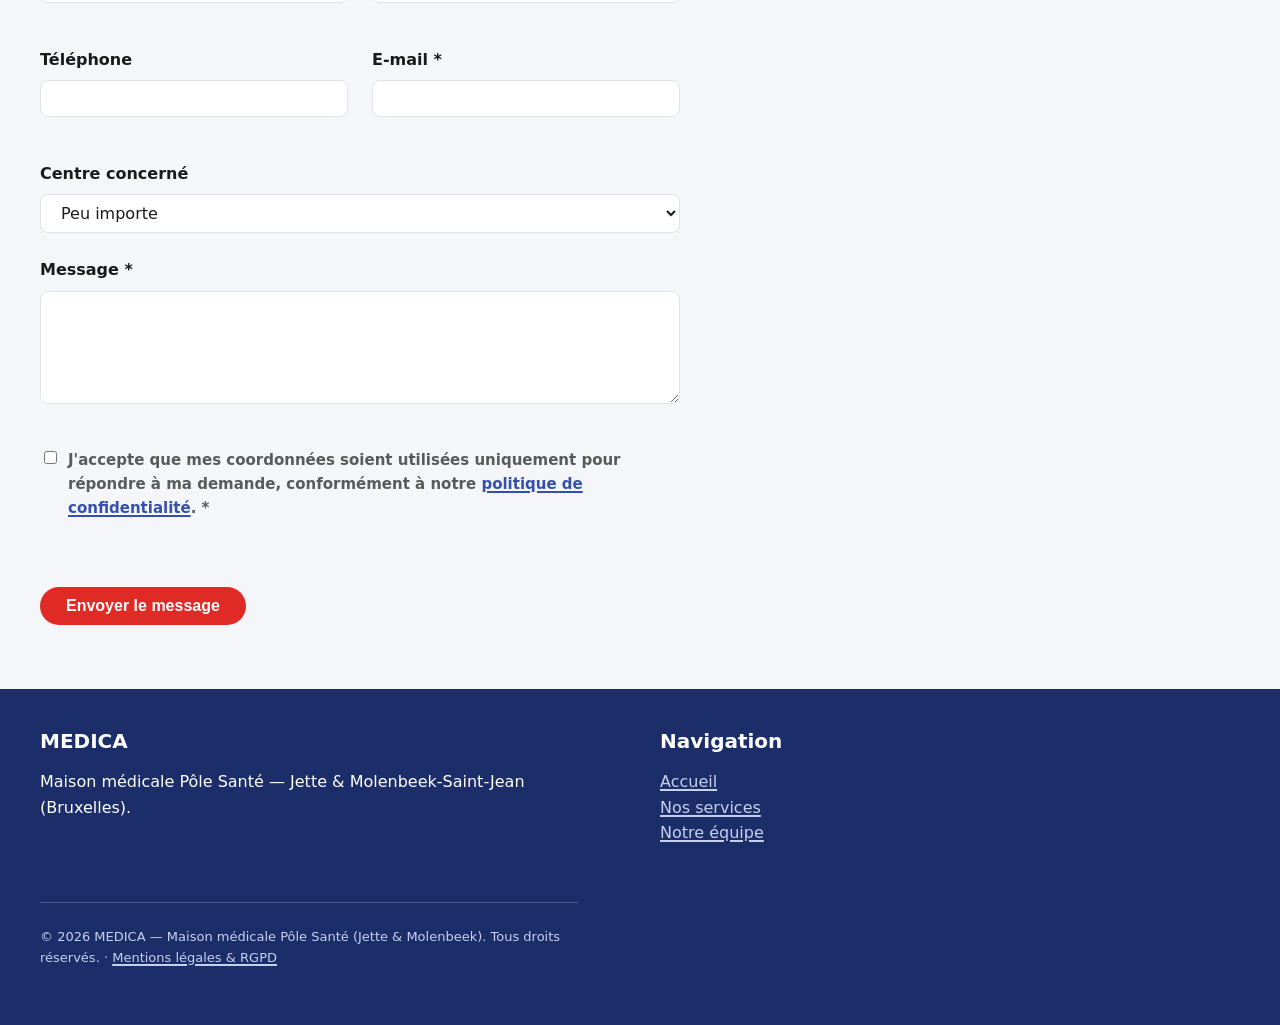
==== commit c0ace686: "Add files via upload" ====
--- a/contact.html
+++ b/contact.html
@@ -13,7 +13,7 @@
 <header class="entete">
   <div class="conteneur">
     <a class="entete__marque" href="index.html">
-      <img class="entete__logo" src="logo%20pole%20sant%C3%A9-Q.jpg" width="44" height="44" alt="Logo MEDICA : croix rouge et carré bleu">
+      <img class="entete__logo" src="logo-medica.jpg" width="44" height="44" alt="Logo MEDICA : croix rouge et carré bleu">
       <span class="entete__nom">Maison médicale<small>Pôle Santé</small></span>
     </a>
 
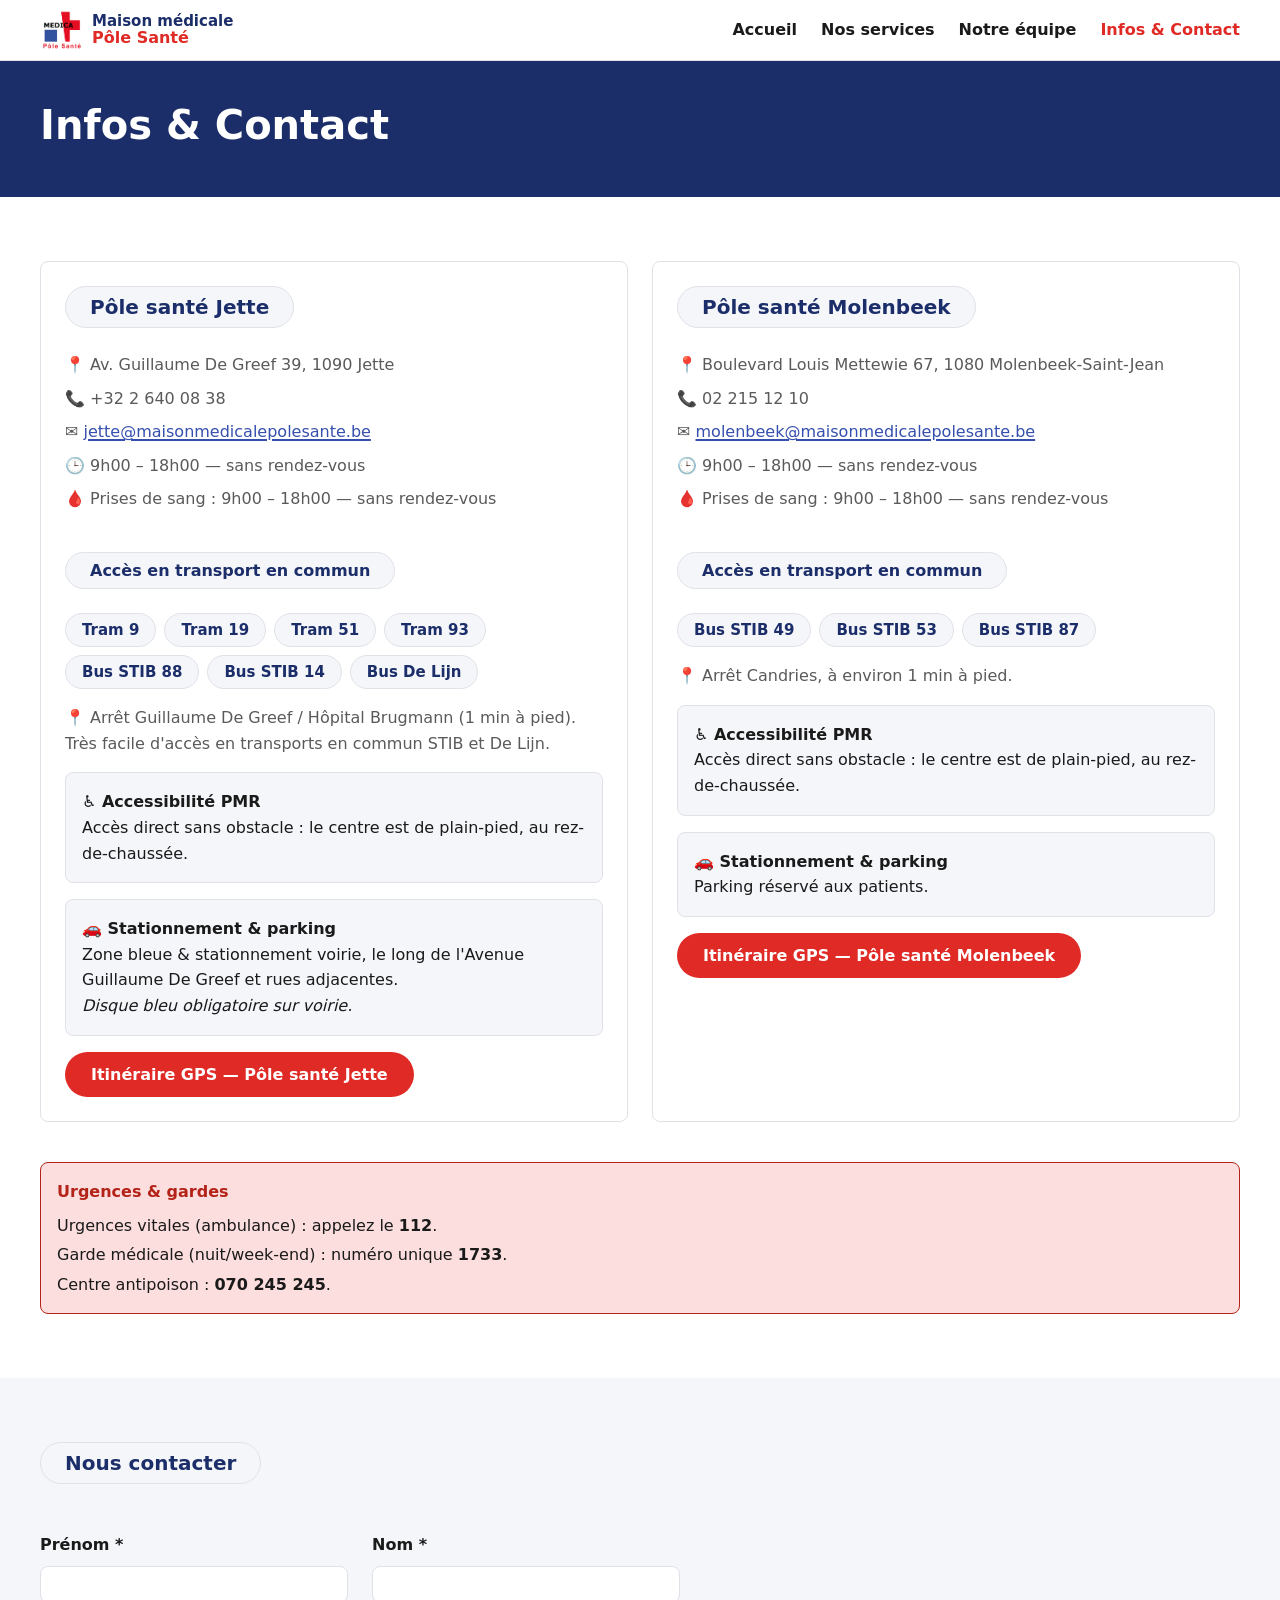
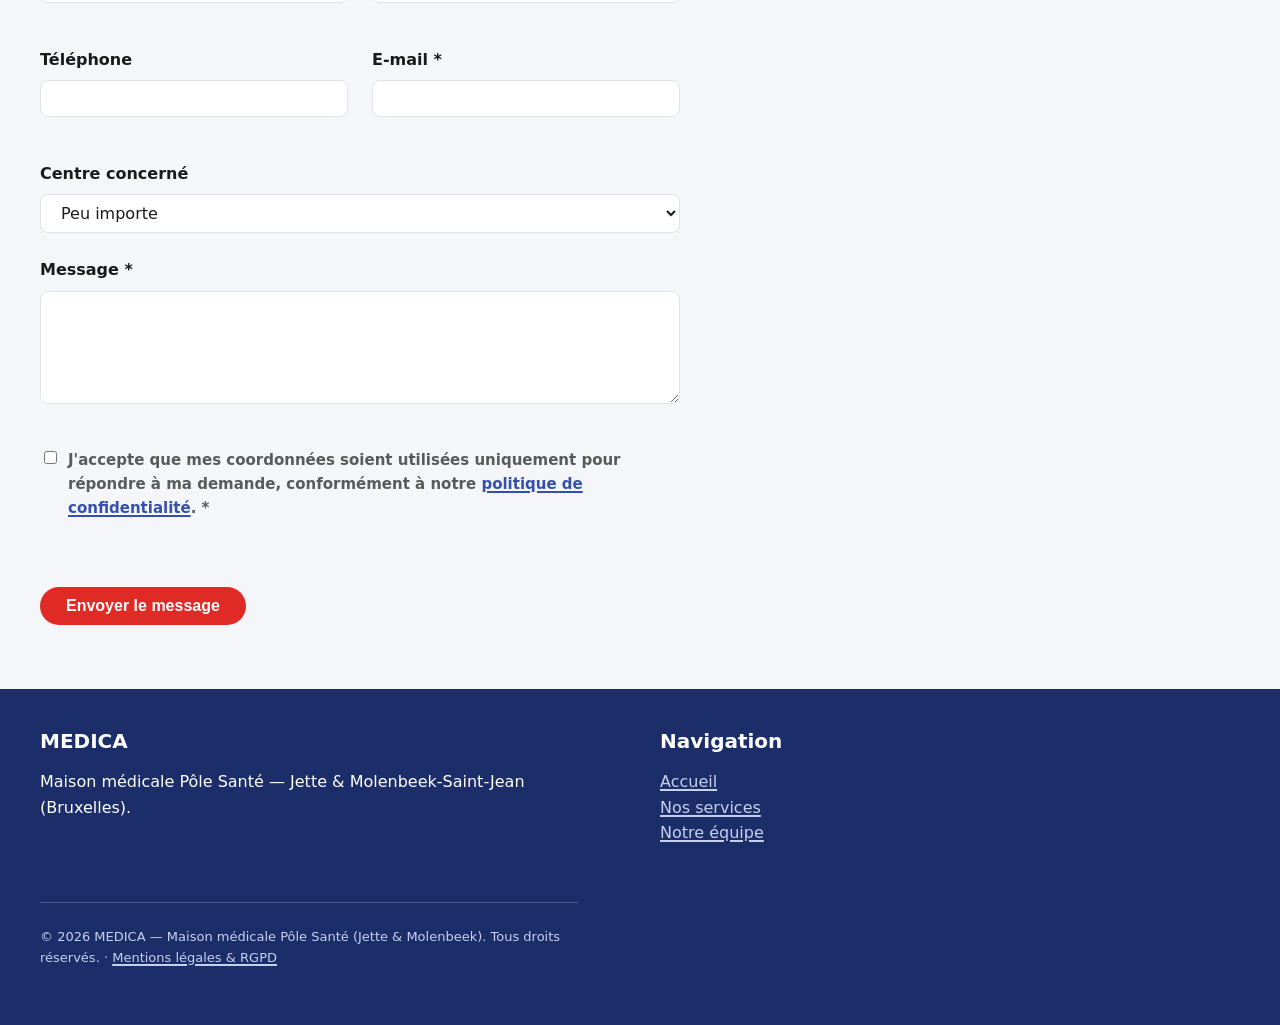
==== commit 02773287: "Add files via upload" ====
--- a/contact.html
+++ b/contact.html
@@ -5,15 +5,15 @@
 <meta name="viewport" content="width=device-width, initial-scale=1">
 <title>Infos &amp; Contact — MEDICA Pôle Santé</title>
 <meta name="description" content="Adresses, horaires, téléphone, accès en transport en commun, parking et numéros d'urgence pour les maisons médicales Pôle Santé de Jette et Molenbeek.">
-<link rel="stylesheet" href="03-design-system.css?v=6">
-<link rel="stylesheet" href="style.css?v=6">
+<link rel="stylesheet" href="03-design-system.css?v=7">
+<link rel="stylesheet" href="style.css?v=8">
 </head>
 <body>
 
 <header class="entete">
   <div class="conteneur">
     <a class="entete__marque" href="index.html">
-      <img class="entete__logo" src="logo-medica.jpg" width="44" height="44" alt="Logo MEDICA : croix rouge et carré bleu">
+      <img class="entete__logo" src="logo-medica-v2.png" width="44" height="44" alt="Logo MEDICA : croix rouge et carré bleu">
       <span class="entete__nom">Maison médicale<small>Pôle Santé</small></span>
     </a>
 
--- a/03-design-system.css
+++ b/03-design-system.css
@@ -56,22 +56,9 @@
   --ombre:   0 1px 3px rgb(0 0 0 / 0.1);
   --largeur-lecture: 65ch;
   --largeur-page: 1200px;
-}
 
-/* --- Mode sombre ---------------------------------------------------
-   Redéclarez UNIQUEMENT les couleurs, jamais les composants.        */
-
-@media (prefers-color-scheme: dark) {
-  :root {
-    --fond:             #121417;
-    --surface:          #1B1E24;
-    --texte:            #EDEDED;
-    --texte-secondaire: #A0A0A8;
-    --bordure:          #2E323A;
-    --accent:           #4C63A8;           /* éclairci pour rester lisible sur fond sombre */
-    --accent-clair:     #7B90D6;
-    --accent-texte:     #FFFFFF;
-  }
+  /* Fond toujours clair : on ignore volontairement le mode sombre du système. */
+  color-scheme: light;
 }
 
 /* =========================================================
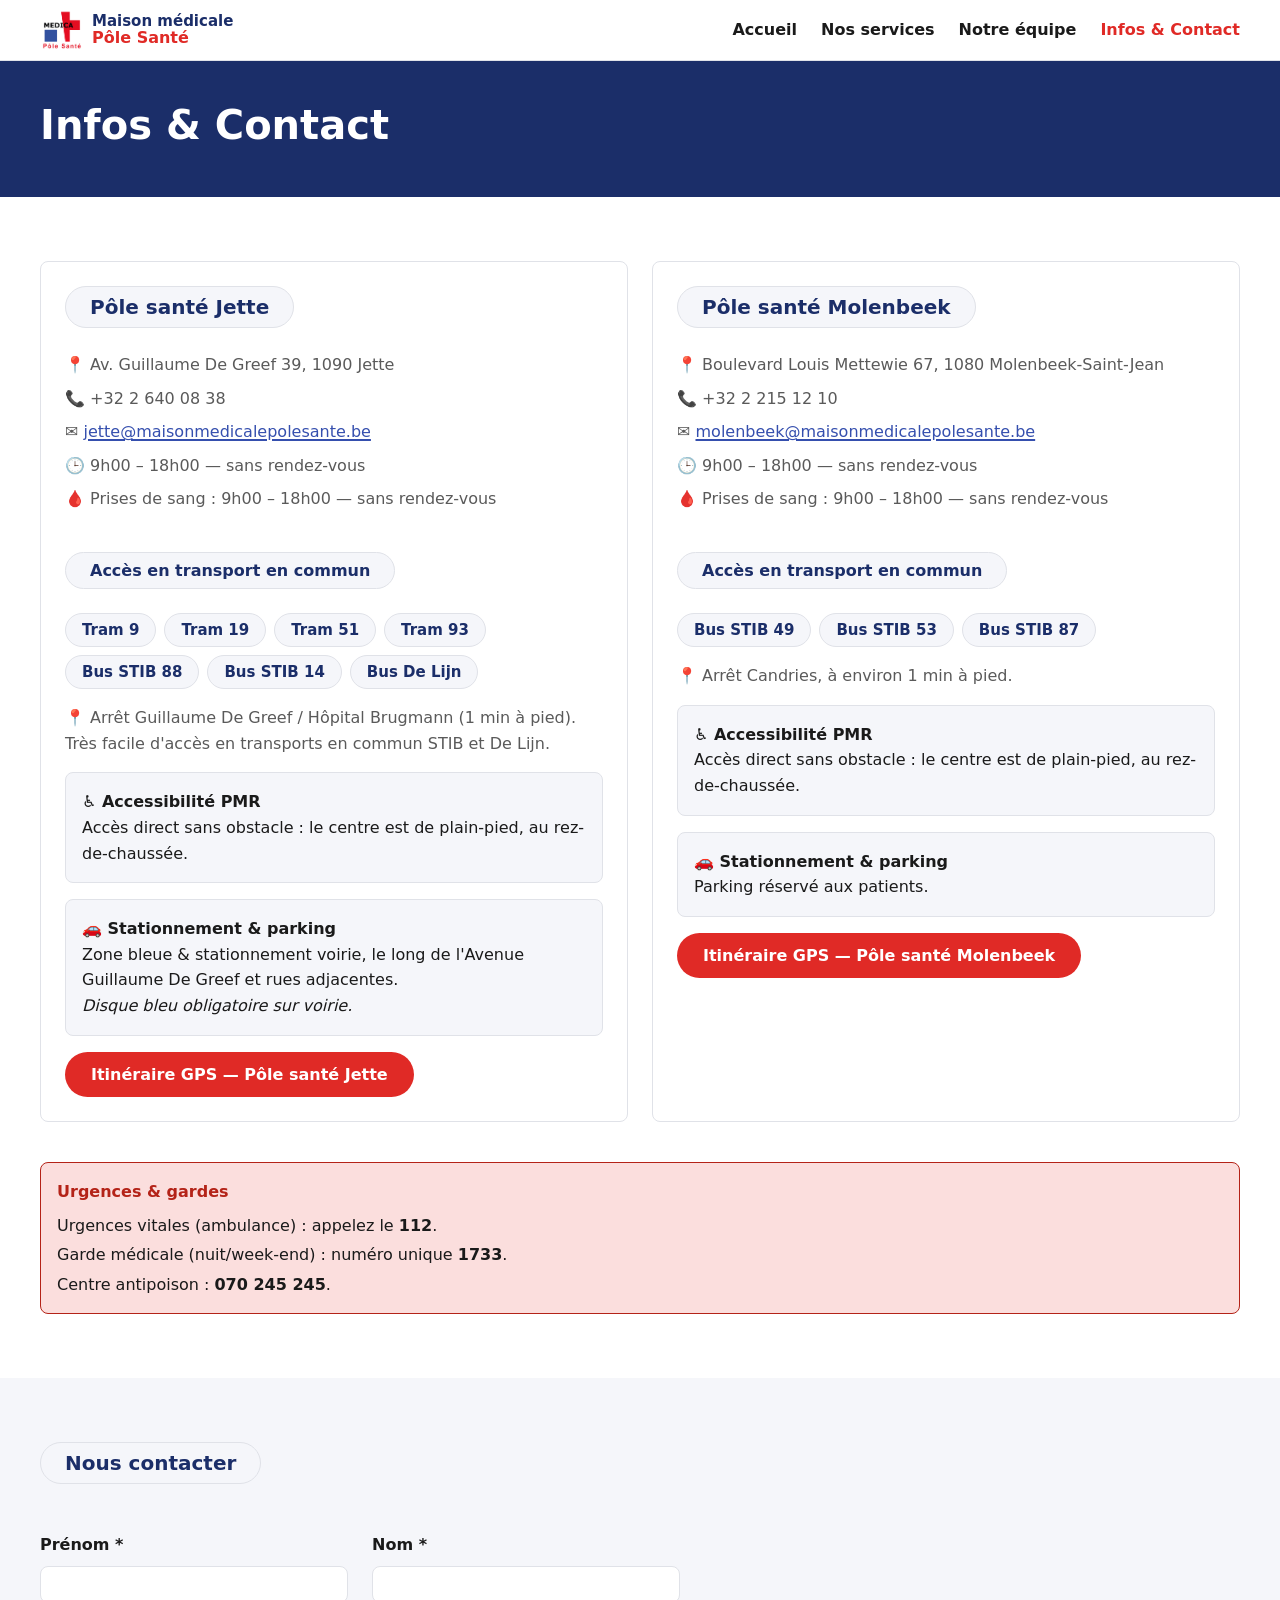
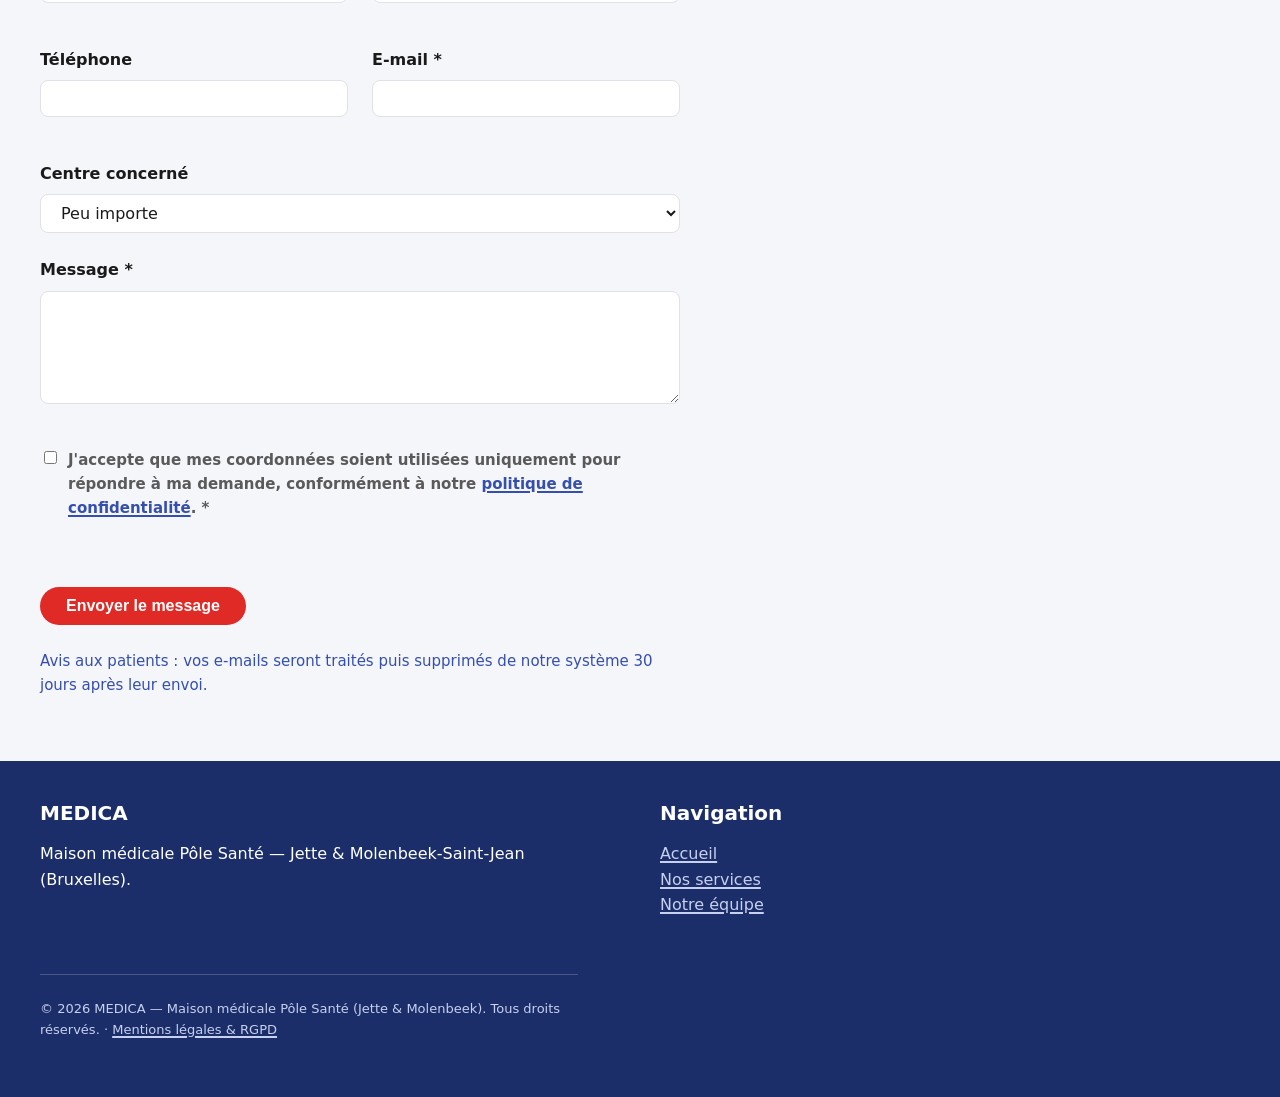
==== commit 996db371: "Add files via upload" ====
--- a/contact.html
+++ b/contact.html
@@ -97,7 +97,7 @@
           <h2>Pôle santé Molenbeek</h2>
           <ul class="carte-centre__liste">
             <li>📍 Boulevard Louis Mettewie 67, 1080 Molenbeek-Saint-Jean</li>
-            <li>📞 02 215 12 10</li>
+            <li>📞 +32 2 215 12 10</li>
             <li>✉️ <a href="mailto:molenbeek@maisonmedicalepolesante.be">molenbeek@maisonmedicalepolesante.be</a></li>
             <li>🕒 9h00 – 18h00 — sans rendez-vous</li>
             <li>🩸 Prises de sang : 9h00 – 18h00 — sans rendez-vous</li>
@@ -200,6 +200,8 @@
         <span class="formulaire__erreur" id="erreur-consentement"></span>
 
         <button class="bouton bouton-primaire" type="submit" id="bouton-envoyer">Envoyer le message</button>
+
+        <p style="color:var(--accent-clair); font-size:var(--taille-s); margin:0;">Avis aux patients&nbsp;: vos e-mails seront traités puis supprimés de notre système 30 jours après leur envoi.</p>
       </form>
     </div>
   </section>
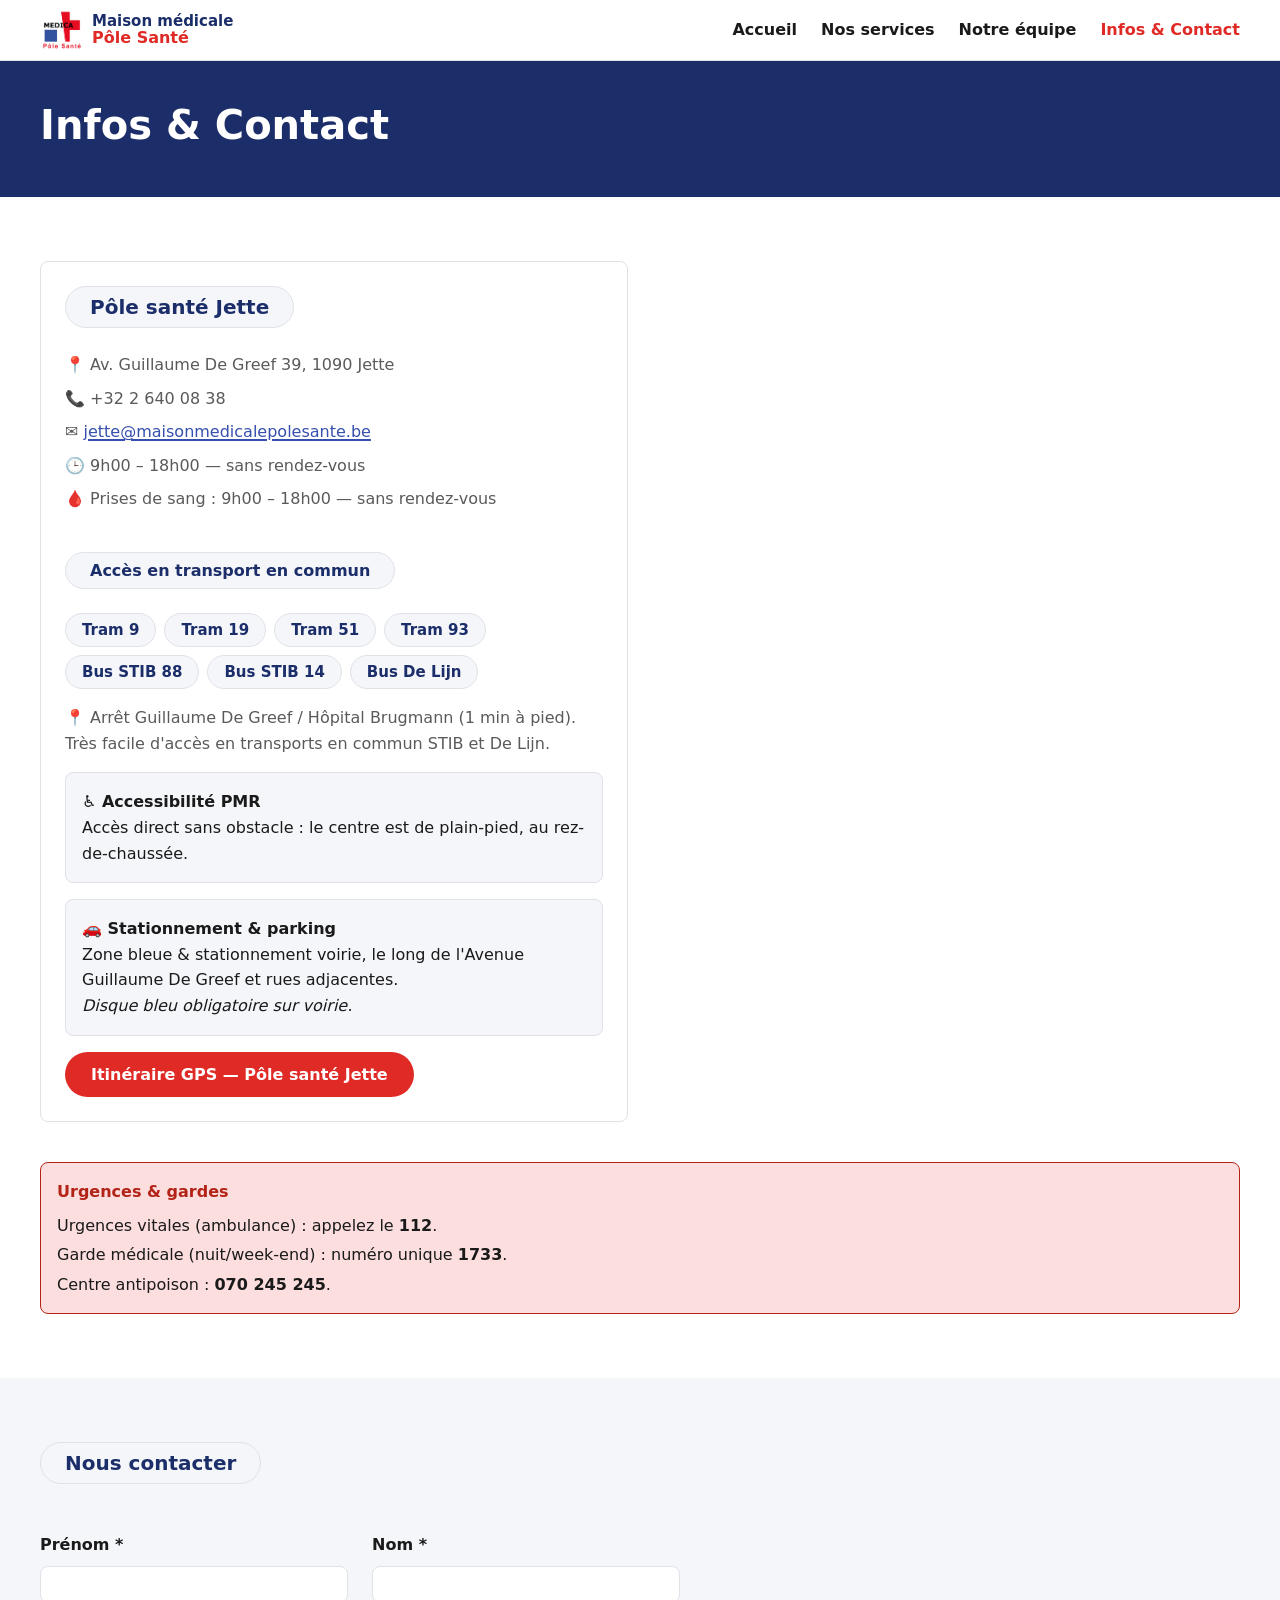
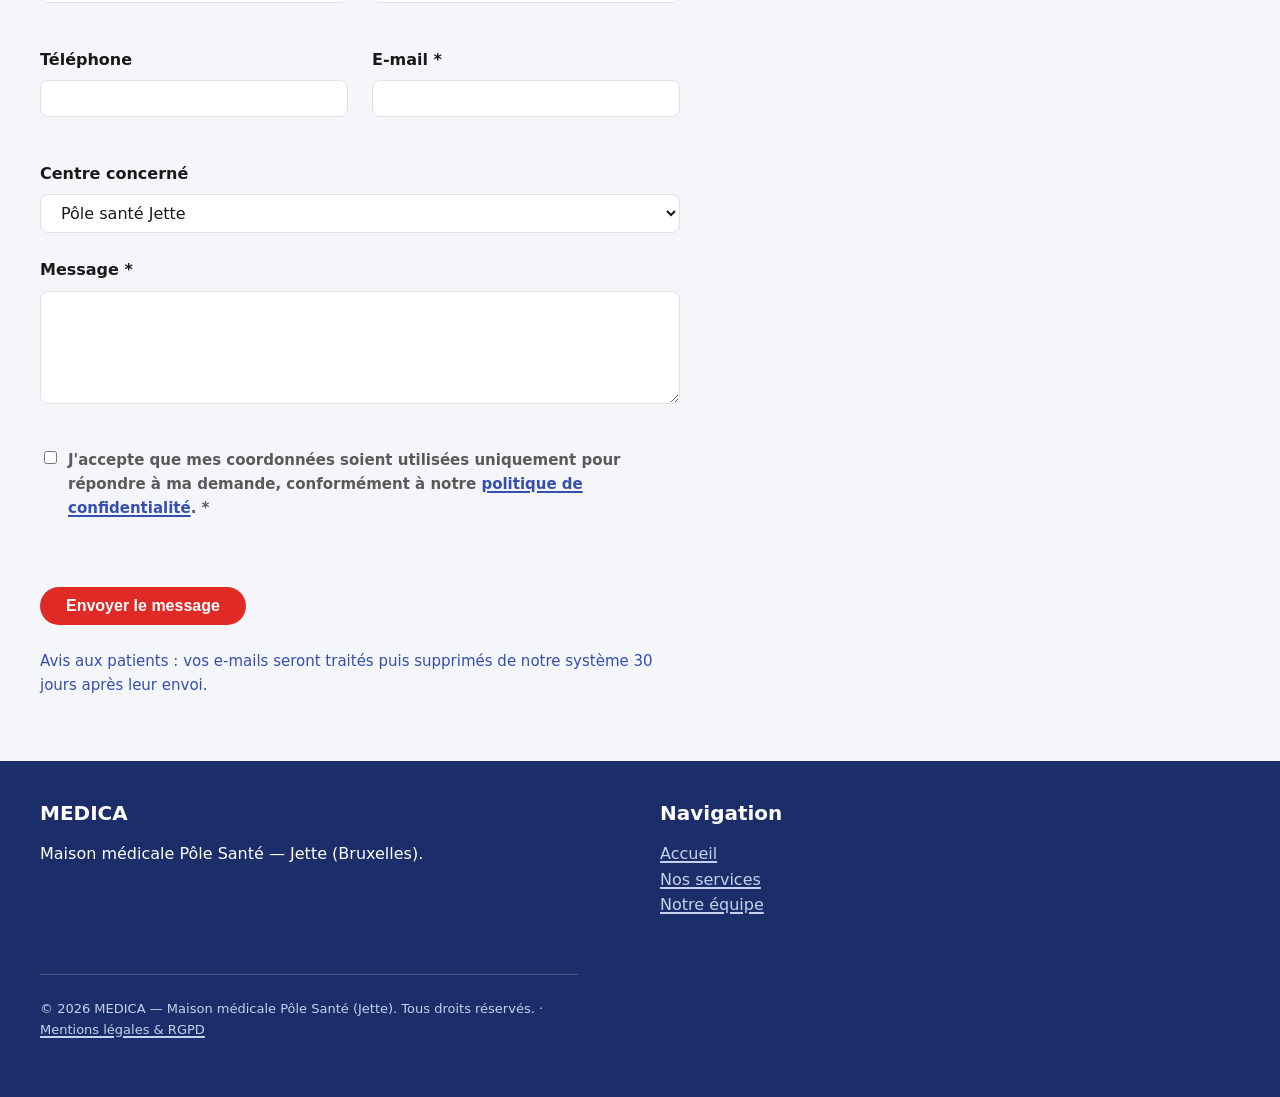
==== commit c3923713: "Add files via upload" ====
--- a/contact.html
+++ b/contact.html
@@ -3,10 +3,10 @@
 <head>
 <meta charset="UTF-8">
 <meta name="viewport" content="width=device-width, initial-scale=1">
-<title>Infos &amp; Contact — MEDICA Pôle Santé</title>
-<meta name="description" content="Adresses, horaires, téléphone, accès en transport en commun, parking et numéros d'urgence pour les maisons médicales Pôle Santé de Jette et Molenbeek.">
+<title>Infos &amp; Contact — MEDICA Pôle Santé Jette</title>
+<meta name="description" content="Adresse, horaires, téléphone, accès en transport en commun, parking et numéros d'urgence pour la maison médicale Pôle Santé de Jette.">
 <link rel="stylesheet" href="03-design-system.css?v=7">
-<link rel="stylesheet" href="style.css?v=8">
+<link rel="stylesheet" href="style.css?v=10">
 </head>
 <body>
 
@@ -93,42 +93,6 @@
           </div>
         </article>
 
-        <article class="carte-centre">
-          <h2>Pôle santé Molenbeek</h2>
-          <ul class="carte-centre__liste">
-            <li>📍 Boulevard Louis Mettewie 67, 1080 Molenbeek-Saint-Jean</li>
-            <li>📞 +32 2 215 12 10</li>
-            <li>✉️ <a href="mailto:molenbeek@maisonmedicalepolesante.be">molenbeek@maisonmedicalepolesante.be</a></li>
-            <li>🕒 9h00 – 18h00 — sans rendez-vous</li>
-            <li>🩸 Prises de sang : 9h00 – 18h00 — sans rendez-vous</li>
-          </ul>
-
-          <h3 style="font-size:var(--taille-m); margin-top:var(--esp-4);">Accès en transport en commun</h3>
-          <ul class="liste-transport">
-            <li class="puce-transport">Bus STIB 49</li>
-            <li class="puce-transport">Bus STIB 53</li>
-            <li class="puce-transport">Bus STIB 87</li>
-          </ul>
-          <p style="color:var(--texte-secondaire);">
-            📍 Arrêt Candries, à environ 1 min à pied.
-          </p>
-
-          <div class="encart-parking">
-            <strong>♿ Accessibilité PMR</strong><br>
-            Accès direct sans obstacle&nbsp;: le centre est de plain-pied,
-            au rez-de-chaussée.
-          </div>
-
-          <div class="encart-parking">
-            <strong>🚗 Stationnement &amp; parking</strong><br>
-            Parking réservé aux patients.
-          </div>
-
-          <div class="carte-centre__actions">
-            <a class="bouton bouton-primaire" href="https://www.google.com/maps/dir/?api=1&amp;destination=Boulevard+Louis+Mettewie+67%2C+1080+Molenbeek-Saint-Jean%2C+Belgique" target="_blank" rel="noopener">Itinéraire GPS — Pôle santé Molenbeek</a>
-          </div>
-        </article>
-
       </div>
 
       <div class="encart-urgence" style="margin-top:var(--esp-5);">
@@ -181,9 +145,7 @@
         <div class="formulaire__champ">
           <label for="centre">Centre concerné</label>
           <select id="centre" name="centre">
-            <option value="Peu importe">Peu importe</option>
             <option value="Pôle santé Jette">Pôle santé Jette</option>
-            <option value="Pôle santé Molenbeek">Pôle santé Molenbeek</option>
           </select>
         </div>
 
@@ -213,7 +175,7 @@
     <div class="pied__grille" style="grid-template-columns:1fr 1fr;">
       <div>
         <h3 style="color:var(--accent-texte);">MEDICA</h3>
-        <p>Maison médicale Pôle Santé — Jette &amp; Molenbeek-Saint-Jean (Bruxelles).</p>
+        <p>Maison médicale Pôle Santé — Jette (Bruxelles).</p>
       </div>
       <div>
         <h3 style="color:var(--accent-texte);">Navigation</h3>
@@ -224,7 +186,7 @@
         </p>
       </div>
     </div>
-    <p class="pied__bas">© 2026 MEDICA — Maison médicale Pôle Santé (Jette &amp; Molenbeek). Tous droits réservés. · <a href="mentions-legales.html">Mentions légales &amp; RGPD</a></p>
+    <p class="pied__bas">© 2026 MEDICA — Maison médicale Pôle Santé (Jette). Tous droits réservés. · <a href="mentions-legales.html">Mentions légales &amp; RGPD</a></p>
   </div>
 </footer>
 
--- a/style.css
+++ b/style.css
@@ -162,6 +162,7 @@
 .hero p {
   color: #E7EAF7;
   max-width: 60ch;
+  font-size: 1.0625rem;
 }
 
 .hero__actions {
@@ -196,8 +197,8 @@
   display: block;
   width: 100%;
   height: auto;
-  -webkit-mask-image: radial-gradient(ellipse 60% 65% at 50% 50%, black 25%, rgba(0,0,0,.6) 55%, transparent 95%);
-  mask-image: radial-gradient(ellipse 60% 65% at 50% 50%, black 25%, rgba(0,0,0,.6) 55%, transparent 95%);
+  -webkit-mask-image: radial-gradient(ellipse 50% 50% at 50% 50%, black 25%, rgba(0,0,0,.6) 55%, transparent 100%);
+  mask-image: radial-gradient(ellipse 50% 50% at 50% 50%, black 25%, rgba(0,0,0,.6) 55%, transparent 100%);
 }
 .hero__etiquette {
   position: absolute;
@@ -445,10 +446,12 @@
   justify-content: center;
   overflow: hidden;
 }
-.video-cadre video {
+.video-cadre video,
+.video-cadre iframe {
   width: 100%;
   height: 100%;
   object-fit: cover;
+  border: 0;
   border-radius: calc(var(--rayon) - 2px);
 }
 
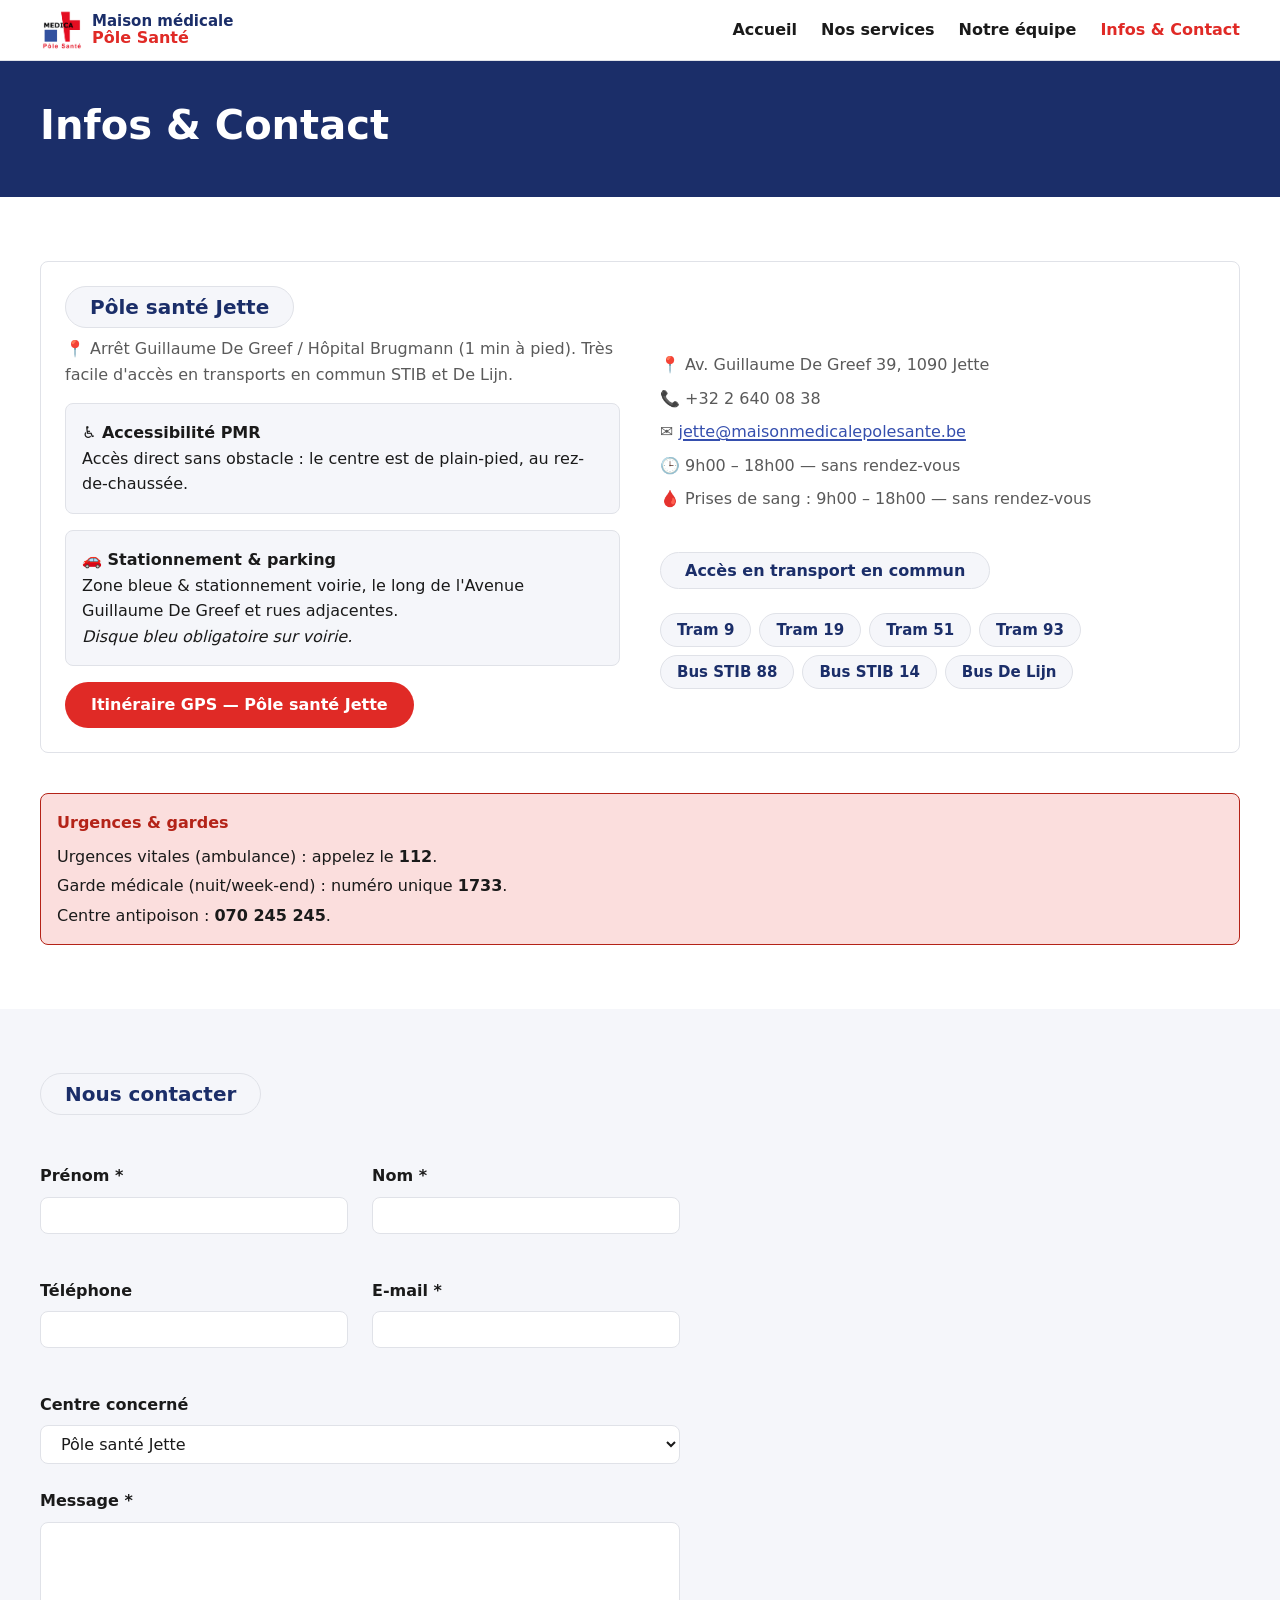
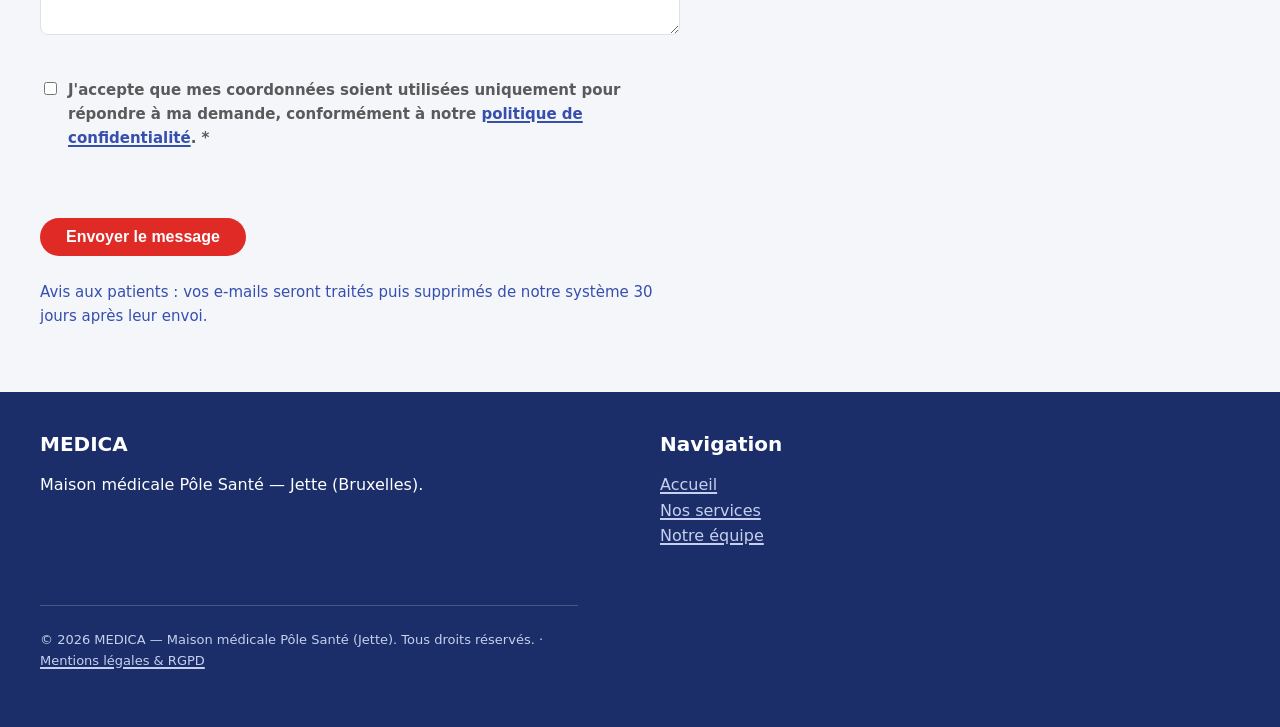
==== commit 0f43a16b: "Add files via upload" ====
--- a/contact.html
+++ b/contact.html
@@ -6,7 +6,7 @@
 <title>Infos &amp; Contact — MEDICA Pôle Santé Jette</title>
 <meta name="description" content="Adresse, horaires, téléphone, accès en transport en commun, parking et numéros d'urgence pour la maison médicale Pôle Santé de Jette.">
 <link rel="stylesheet" href="03-design-system.css?v=7">
-<link rel="stylesheet" href="style.css?v=10">
+<link rel="stylesheet" href="style.css?v=23">
 </head>
 <body>
 
@@ -52,44 +52,52 @@
 
         <article class="carte-centre">
           <h2>Pôle santé Jette</h2>
-          <ul class="carte-centre__liste">
-            <li>📍 Av. Guillaume De Greef 39, 1090 Jette</li>
-            <li>📞 +32 2 640 08 38</li>
-            <li>✉️ <a href="mailto:jette@maisonmedicalepolesante.be">jette@maisonmedicalepolesante.be</a></li>
-            <li>🕒 9h00 – 18h00 — sans rendez-vous</li>
-            <li>🩸 Prises de sang : 9h00 – 18h00 — sans rendez-vous</li>
-          </ul>
-
-          <h3 style="font-size:var(--taille-m); margin-top:var(--esp-4);">Accès en transport en commun</h3>
-          <ul class="liste-transport">
-            <li class="puce-transport">Tram 9</li>
-            <li class="puce-transport">Tram 19</li>
-            <li class="puce-transport">Tram 51</li>
-            <li class="puce-transport">Tram 93</li>
-            <li class="puce-transport">Bus STIB 88</li>
-            <li class="puce-transport">Bus STIB 14</li>
-            <li class="puce-transport">Bus De Lijn</li>
-          </ul>
-          <p style="color:var(--texte-secondaire);">
-            📍 Arrêt Guillaume De Greef / Hôpital Brugmann (1 min à pied).
-            Très facile d'accès en transports en commun STIB et De Lijn.
-          </p>
-
-          <div class="encart-parking">
-            <strong>♿ Accessibilité PMR</strong><br>
-            Accès direct sans obstacle&nbsp;: le centre est de plain-pied,
-            au rez-de-chaussée.
-          </div>
-
-          <div class="encart-parking">
-            <strong>🚗 Stationnement &amp; parking</strong><br>
-            Zone bleue &amp; stationnement voirie, le long de l'Avenue
-            Guillaume De Greef et rues adjacentes.<br>
-            <em>Disque bleu obligatoire sur voirie.</em>
-          </div>
-
-          <div class="carte-centre__actions">
-            <a class="bouton bouton-primaire" href="https://www.google.com/maps/dir/?api=1&amp;destination=Av.+Guillaume+De+Greef+39%2C+1090+Jette%2C+Belgique" target="_blank" rel="noopener">Itinéraire GPS — Pôle santé Jette</a>
+
+          <div class="carte-centre__deux-colonnes">
+            <div class="carte-centre__col carte-centre__col--droite">
+              <ul class="carte-centre__liste">
+                <li>📍 Av. Guillaume De Greef 39, 1090 Jette</li>
+                <li>📞 +32 2 640 08 38</li>
+                <li>✉️ <a href="mailto:jette@maisonmedicalepolesante.be">jette@maisonmedicalepolesante.be</a></li>
+                <li>🕒 9h00 – 18h00 — sans rendez-vous</li>
+                <li>🩸 Prises de sang : 9h00 – 18h00 — sans rendez-vous</li>
+              </ul>
+
+              <h3 style="font-size:var(--taille-m); margin-top:var(--esp-4);">Accès en transport en commun</h3>
+              <ul class="liste-transport">
+                <li class="puce-transport">Tram 9</li>
+                <li class="puce-transport">Tram 19</li>
+                <li class="puce-transport">Tram 51</li>
+                <li class="puce-transport">Tram 93</li>
+                <li class="puce-transport">Bus STIB 88</li>
+                <li class="puce-transport">Bus STIB 14</li>
+                <li class="puce-transport">Bus De Lijn</li>
+              </ul>
+            </div>
+
+            <div class="carte-centre__col carte-centre__col--gauche">
+              <p style="color:var(--texte-secondaire); margin-top:0;">
+                📍 Arrêt Guillaume De Greef / Hôpital Brugmann (1 min à pied).
+                Très facile d'accès en transports en commun STIB et De Lijn.
+              </p>
+
+              <div class="encart-parking">
+                <strong>♿ Accessibilité PMR</strong><br>
+                Accès direct sans obstacle&nbsp;: le centre est de plain-pied,
+                au rez-de-chaussée.
+              </div>
+
+              <div class="encart-parking">
+                <strong>🚗 Stationnement &amp; parking</strong><br>
+                Zone bleue &amp; stationnement voirie, le long de l'Avenue
+                Guillaume De Greef et rues adjacentes.<br>
+                <em>Disque bleu obligatoire sur voirie.</em>
+              </div>
+
+              <div class="carte-centre__actions">
+                <a class="bouton bouton-primaire" href="https://www.google.com/maps/dir/?api=1&amp;destination=Av.+Guillaume+De+Greef+39%2C+1090+Jette%2C+Belgique" target="_blank" rel="noopener">Itinéraire GPS — Pôle santé Jette</a>
+              </div>
+            </div>
           </div>
         </article>
 
--- a/style.css
+++ b/style.css
@@ -171,6 +171,14 @@
   gap: var(--esp-3);
   margin-top: var(--esp-4);
 }
+.bouton-secondaire--clair {
+  border-color: var(--accent-texte);
+  color: var(--accent-texte);
+}
+.bouton-secondaire--clair:hover {
+  background: var(--fond);
+  color: var(--accent);
+}
 
 .hero__image {
   width: 100%;
@@ -208,8 +216,8 @@
   background: var(--alerte-forte);
   color: var(--accent-texte);
   font-weight: 700;
-  font-size: var(--taille-s);
-  padding: var(--esp-2) var(--esp-4);
+  font-size: var(--taille-l);
+  padding: var(--esp-3) var(--esp-5);
   border-radius: var(--rayon-pilule);
   box-shadow: var(--ombre);
   white-space: nowrap;
@@ -223,8 +231,8 @@
     margin: 0 auto;
   }
   .hero__etiquette {
-    font-size: var(--taille-xs);
-    padding: var(--esp-1) var(--esp-3);
+    font-size: var(--taille-m);
+    padding: var(--esp-2) var(--esp-4);
   }
 }
 
@@ -236,15 +244,51 @@
 .section__entete {
   max-width: 60ch;
   margin-bottom: var(--esp-5);
+}
+
+@media (min-width: 900px) {
+  #apercu-centres .section__entete { max-width: none; }
+  #apercu-centres .section__entete p { white-space: nowrap; }
+}
+
+#videos .section__entete {
+  max-width: 640px;
+  margin-inline: auto;
+  text-align: center;
+}
+
+@media (min-width: 900px) {
+  #videos .conteneur {
+    display: flex;
+    align-items: center;
+    justify-content: center;
+    gap: var(--esp-5);
+  }
+  #videos .section__entete {
+    flex: 0 1 320px;
+    max-width: none;
+    margin-inline: 0;
+    margin-bottom: 0;
+    text-align: left;
+  }
+  #videos .grille-videos {
+    flex: 0 1 640px;
+    max-width: none;
+    margin-inline: 0;
+  }
 }
 
 .grille-centres {
   display: grid;
   gap: var(--esp-4);
   grid-template-columns: minmax(0, 1fr);
+  max-width: 500px;
+  margin-inline: auto;
 }
 @media (min-width: 700px) {
-  .grille-centres { grid-template-columns: repeat(2, minmax(0, 1fr)); }
+  .grille-centres:has(.carte-centre__deux-colonnes) {
+    max-width: none;
+  }
 }
 
 .carte-centre {
@@ -271,6 +315,17 @@
   flex-wrap: wrap;
   gap: var(--esp-2);
   margin-top: var(--esp-3);
+}
+
+@media (min-width: 900px) {
+  .carte-centre__deux-colonnes {
+    display: flex;
+    gap: var(--esp-5);
+    align-items: flex-start;
+  }
+  .carte-centre__col { flex: 1 1 0; min-width: 0; }
+  .carte-centre__col--gauche { order: 1; }
+  .carte-centre__col--droite { order: 2; }
 }
 
 /* --- Services ------------------------------------------------------ */
@@ -427,9 +482,8 @@
 .grille-videos {
   display: grid;
   gap: var(--esp-5);
-}
-@media (min-width: 700px) {
-  .grille-videos { grid-template-columns: 1fr 1fr; }
+  max-width: 640px;
+  margin-inline: auto;
 }
 
 .carte-video h3 { margin-bottom: var(--esp-2); }
